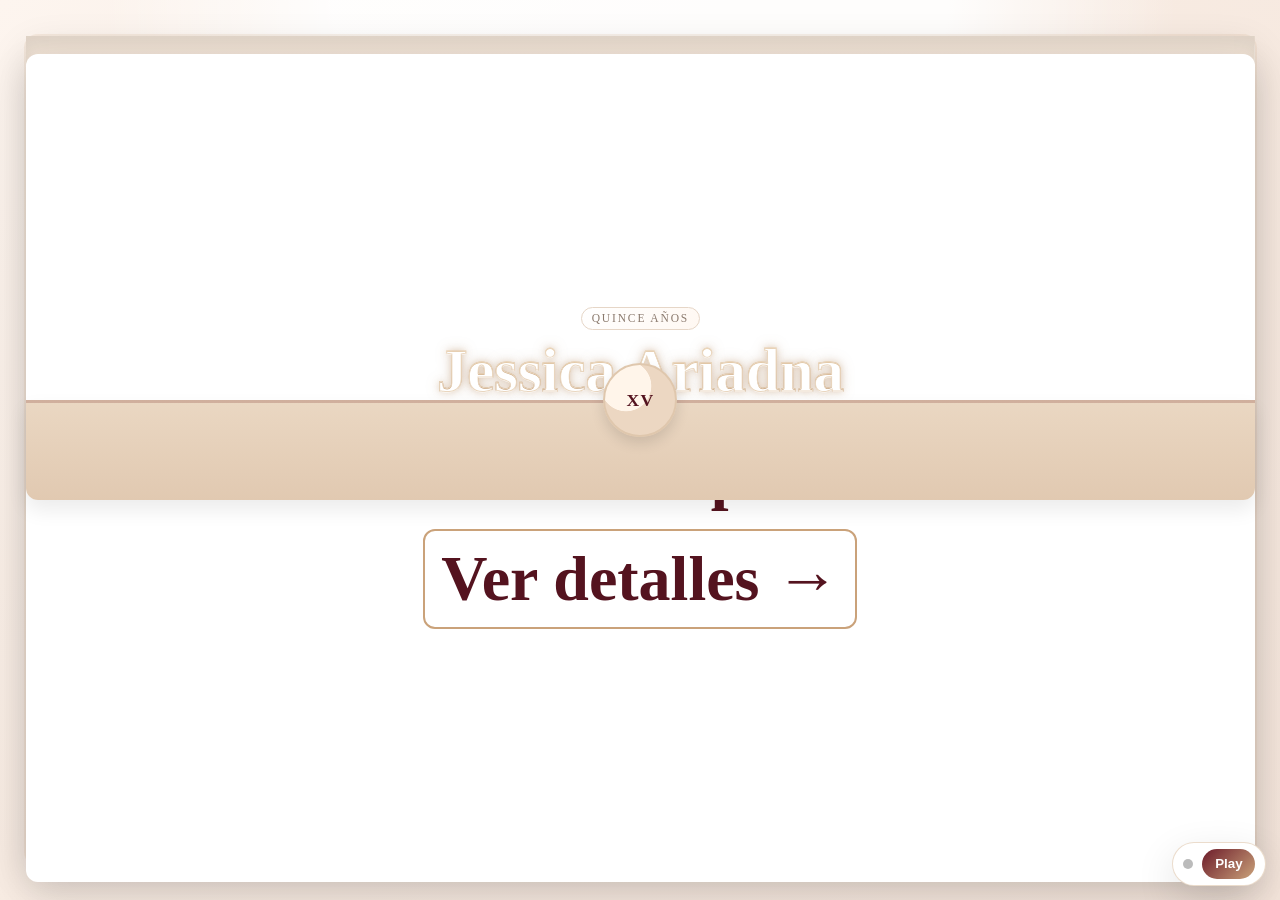
==== test.html @ 948dec4d "ajustes" ====
<!DOCTYPE html>
<html lang="es">

<head>
    <meta charset="UTF-8">
    <meta name="viewport" content="width=device-width, initial-scale=1.0">
    <title>XV • Jessica Ariadna</title>
    <link rel="stylesheet" href="css/test.css">
</head>

<body>
    <div class="container">
        <div class="intro" style="background-image: url('assets/hero.png')">
            <h2>Mis XV Jessica Ariadna</h2>

        </div>
        <main>
            <div class="content" style="background-image: url('assets/hero.png')">


                <!-- HERO + SOBRE from index2.html -->
                <header class="hero" id="inicio">
                    <div class="hero__bg" aria-hidden="true"></div>
                    <div class="envelope" id="envelope">
                        <div class="envelope__body">
                            <div class="paper" aria-hidden="true"></div>

                            <!-- NUEVAS TAPAS -->
                            <div class="flap-top" aria-hidden="true"></div>
                            <div class="flap-bottom" aria-hidden="true"></div>

                            <div class="lip" aria-hidden="true"></div>
                            <div class="seal" title="Quince Años"></div>

                            <div class="card">
                                <div class="card__inner">
                                    <span class="card__badge">Quince Años</span>
                                    <h1 class="card__title gold-gradient gold-outline">Jessica Ariadna</h1>
                                    <p class="card__subtitle">Sábado 25 de abril, 2026 · 6:00 PM (Misa) · 7:30 PM
                                        (Recepción)</p>
                                    <p id="guestLine" class="card__guest">Invitado especial</p>
                                    <p style="margin-top:1rem">
                                        <a href="#detalles" class="btn-outline">Ver detalles →</a>
                                    </p>
                                </div>
                            </div>
                        </div>
                    </div>
                </header>

                <!-- DETALLES -->
                <section class="section" id="detalles">
                    <h2>Detalles del evento</h2>
                    <p class="lead">Acompáñanos a celebrar los XV años de <strong>Jessica Ariadna</strong>. Aquí
                        tienes la
                        información de la ceremonia y la recepción.</p>

                    <div class="grid two" style="margin-top:1rem">
                        <div class="card2">
                            <span class="chip">Ceremonia</span>
                            <p class="kv"><strong>Parroquia Santa María</strong></p>
                            <p class="muted"><strong>6:00 PM</strong> · Av. Hidalgo 123, Coyoacán, CDMX</p>
                            <p class="center" style="margin-top:.6rem">
                                <a class="btn-outline" target="_blank" rel="noopener"
                                    href="https://maps.google.com/?q=Parroquia%20Santa%20Mar%C3%ADa%20Av%20Hidalgo%20123">Abrir
                                    en Google Maps</a>
                            </p>
                        </div>
                        <div class="card2">
                            <span class="chip">Recepción</span>
                            <p class="kv"><strong>Salón Arcadia</strong></p>
                            <p class="muted"><strong>7:30 PM</strong> · Calz. del Bosque 456, Coyoacán, CDMX</p>
                            <p class="center" style="margin-top:.6rem">
                                <a class="btn-outline" target="_blank" rel="noopener"
                                    href="https://maps.google.com/?q=Sal%C3%B3n%20Arcadia%20Calzada%20del%20Bosque%20456">Abrir
                                    en Google Maps</a>
                            </p>
                        </div>
                    </div>

                    <div class="grid two" style="margin-top:1rem">
                        <!-- QR de acceso -->
                        <div class="card2">
                            <span class="chip">Acceso con QR</span>
                            <div class="qr-box" style="margin-top:.6rem">
                                <div id="qrcode" aria-label="Código QR de acceso"></div>
                                <div id="qrLabel" class="qr-name">Escanea tu QR al ingresar</div>
                            </div>
                        </div>

                        <!-- WhatsApp Confirmación -->
                        <div class="card2 center">
                            <span class="chip">Confirmación</span>
                            <p class="lead" id="waText" style="margin:.6rem 0 1rem">
                                Confirma tu asistencia por WhatsApp (mensaje pre‑llenado).
                            </p>
                            <p><a id="waBtn" class="btn" target="_blank" rel="noopener">Confirmar por WhatsApp</a>
                            </p>

                            <div style="margin-top:1rem" class="stat">
                                <span>Confirmaciones registradas:</span> <b id="confirmCount">0</b>
                            </div>
                        </div>
                    </div>
                </section>

                <!-- CUENTA REGRESIVA -->
                <section class="section" id="cuenta">
                    <h2>¡Faltan…!</h2>
                    <div id="countdown" class="countdown">
                        <div class="count"><b id="d">--</b><span>Días</span></div>
                        <div class="count"><b id="h">--</b><span>Horas</span></div>
                        <div class="count"><b id="m">--</b><span>Min</span></div>
                        <div class="count"><b id="s">--</b><span>Seg</span></div>
                    </div>
                </section>

                <!-- GALERÍA (LIGHTBOX) -->
                <section class="section" id="galeria">
                    <h2>Sesión de fotos</h2>
                    <p class="lead">Sube tus fotos a <code>assets/gallery/</code> y aparecerán aquí.</p>

                    <div class="gallery" id="gallery"><!-- vacío mientras no haya imágenes --></div>

                    <!-- Lightbox overlay -->
                    <div class="lightbox" id="lightbox" aria-hidden="true">
                        <img id="lbImg" class="lightbox__img" alt="Imagen ampliada">
                        <button class="lb-btn" id="lbPrev" aria-label="Anterior">‹</button>
                        <button class="lb-btn" id="lbNext" aria-label="Siguiente">›</button>
                        <button class="lb-btn" id="lbClose" aria-label="Cerrar">✕</button>
                    </div>
                </section>

                <!-- LLUVIA DE SOBRES -->
                <section class="section" id="regalos">
                    <h2>Lluvia de sobres</h2>
                    <p class="note">
                        Tu presencia es nuestro mejor regalo. Si gustas, sugerimos <strong>lluvia de
                            sobres</strong>.
                    </p>
                </section>

                <!-- RSVP -->
                <section class="section" id="rsvp">
                    <h2>Confirma tu asistencia</h2>
                    <p class="lead">También puedes enviarnos tu confirmación con este formulario.</p>
                    <div class="card2">
                        <form id="form-rsvp" class="grid two">
                            <div>
                                <label>Nombre completo<br />
                                    <input name="name" id="nameInput" required
                                        style="width:100%;padding:.8rem;border-radius:12px;border:1px solid #ddd">
                                </label>
                            </div>
                            <div>
                                <label>WhatsApp<br />
                                    <input name="phone" required
                                        style="width:100%;padding:.8rem;border-radius:12px;border:1px solid #ddd">
                                </label>
                            </div>
                            <div>
                                <label>Asistentes<br />
                                    <input type="number" min="1" max="8" value="1" name="guests" id="guestsInput"
                                        required
                                        style="width:100%;padding:.8rem;border-radius:12px;border:1px solid #ddd">
                                </label>
                            </div>
                            <div>
                                <label>Mensaje<br />
                                    <input name="note" placeholder="Alergias, peticiones, etc."
                                        style="width:100%;padding:.8rem;border-radius:12px;border:1px solid #ddd">
                                </label>
                            </div>
                            <div class="center" style="grid-column:1/-1">
                                <button class="btn" type="submit">Enviar confirmación</button>
                            </div>
                        </form>
                        <p id="rsvp-ok" class="center"
                            style="display:none;margin-top:1rem;color:var(--vino-deep);font-weight:700">
                            ¡Gracias! Hemos recibido tu confirmación.
                        </p>
                    </div>
                </section>

                <!-- AGRADECIMIENTOS -->
                <section class="section" id="agradecimientos">
                    <h2>Agradecimientos</h2>
                    <p class="lead">
                        Con profundo cariño agradecemos a nuestra familia y amigos por acompañarnos en este día tan
                        especial.
                        Su presencia y buenos deseos hacen inolvidable esta celebración.
                    </p>
                    <p class="muted">— Familia Hernández</p>
                </section>

                <!-- Audio bar + audio local -->
                <div class="audio-bar paused" id="audioBar" title="Música">
                    <span class="audio-bar__dot" aria-hidden="true"></span>
                    <button class="audio-btn" id="toggleAudio" type="button">Play</button>
                </div>
                <audio id="bgm" preload="auto" loop src="assets/music.mp3"></audio>

                <script>
                    const audio = document.getElementById('bgm');
                    const bar = document.getElementById('audioBar');
                    const btn = document.getElementById('toggleAudio');

                    function setUI(playing) {
                        if (!bar || !btn) return;
                        bar.classList.toggle('paused', !playing);
                        btn.textContent = playing ? 'Pause' : 'Play';
                    }

                    if (audio && btn) {
                        btn.addEventListener('click', async () => {
                            if (audio.paused) {
                                try {
                                    audio.muted = false;
                                    await audio.play();
                                    setUI(true);
                                } catch (err) {
                                    console.warn('Playback failed:', err);
                                    setUI(false);
                                }
                            } else {
                                audio.pause();
                                setUI(false);
                            }
                        });
                    }
                </script>


            </div>
        </main>
    </div>
</body>

</html>
---- css/test.css ----
* {
    box-sizing: border-box;
    margin: 0;
}

h1 {
    margin: 1rem 0;
}

h2 {
    color: white;
    opacity: 0;
    font-size: 5rem;
    animation: fadeIn 2s ease forwards;
}

p {
    font-size: 4rem;
    opacity: 0;
    animation: fadeInText 2s ease forwards 3s;
}

.intro {
    height: 100vh;
    background-color: black;
    display: flex;
    justify-content: center;
    align-items: center;
    /* Allow content to determine size if needed, but text.css enforced 100vh flex center */
    flex-direction: column;
    overflow: hidden;
    /* Kept from original logic */
}

main {
    position: absolute;
    top: 0;
    height: 100vh;
    width: 100%;
    display: flex;
    flex-direction: column;
    justify-content: center;
    align-items: center;
    background-color: mistyrose;
    transform: scale(0, 0);
    animation: animate 1s ease-in forwards 2s;
    overflow-y: auto;
    /* Enable vertical scrolling */
    -webkit-overflow-scrolling: touch;
}

.content {
    width: 100%;
    text-align: center;
    overflow-y: auto;
}

@keyframes animate {
    0% {
        transform: scale(0, 0.005);
    }

    50% {
        transform: scaleY(0.005);
    }

    100% {
        transform: scale(1, 1);
    }
}

@keyframes fadeIn {
    from {
        opacity: 0;
        transform: translateY(50%);
    }

    to {
        opacity: 1;
        transform: translateY(-50%);
    }
}

@keyframes fadeInText {
    from {
        opacity: 0;
        transform: translateY(50%);
    }

    to {
        opacity: 1;
        transform: translateY(0%);
    }
}

/* Styles from index2.html */
:root {
    --vino: #6c1b2a;
    --vino-deep: #54131f;
    --gold: #caa27a;
    --gold-deep: #a88560;
    --gold-lite: #e9d6bf;
    --bg: #fff8f5;
    --ink: #222;
    --muted: #7a6d63;
    --serif: "Cormorant Garamond", Georgia, "Times New Roman", serif;
    --sans: system-ui, -apple-system, Segoe UI, Roboto, "Helvetica Neue", Arial, sans-serif;
    --radius: 16px;
    --shadow: 0 14px 40px rgba(0, 0, 0, .12);
}

/* Removed * {box-sizing...} as it overlaps */
html {
    scroll-behavior: smooth
}

/* Ocultar barra de scroll (sin bloquear el desplazamiento) */
html.no-scrollbar {
    scrollbar-width: none;
}

html.no-scrollbar::-webkit-scrollbar {
    width: 0;
    height: 0;
}

@media (prefers-reduced-motion: reduce) {
    html {
        scroll-behavior: auto
    }

    * {
        animation-duration: .001ms !important;
        animation-iteration-count: 1 !important;
        transition-duration: .001ms !important
    }
}

a {
    color: var(--vino-deep);
    text-decoration: none
}

img {
    display: block;
    max-width: 100%
}

/* ===== HERO ===== */
.hero {
    position: relative;
    min-height: 100vh;
    /* full-screen */
    display: grid;
    place-items: center;
    overflow: hidden;
    padding: 0;
    /* sin padding para que el sobre gane altura */
    background:
        radial-gradient(60% 60% at 50% 0%, rgba(255, 255, 255, .9) 0 40%, rgba(255, 255, 255, 0) 70%),
        linear-gradient(135deg, #fdf5ef 0%, #f8ece3 40%, #f4e5db 100%);
    width: 100%;
    /* Ensure it spans the intro div */
}

.hero__bg {
    position: absolute;
    inset: 0;
    z-index: 0;
    background-size: cover;
    background-position: center;
    opacity: .16;
    filter: grayscale(8%) saturate(105%);
    transform: scale(1.05);
}

/* ===== SOBRE (tipo carta, full-screen) ===== */
.envelope {
    position: relative;
    z-index: 1;
    width: 96vw;
    height: 92vh;
    max-width: 1400px;
    max-height: 900px;
    perspective: 1200px;
    will-change: transform;
}

.envelope__body {
    position: relative;
    width: 100%;
    height: 100%
}

.paper {
    position: absolute;
    inset: 0;
    border-radius: 12px;
    background: linear-gradient(180deg, #fff, #f6efe7);
    box-shadow: var(--shadow);
    outline: 2px solid rgba(202, 162, 122, .15);
    overflow: hidden;
}

/* Tapa superior (abre hacia arriba) */
.flap-top {
    position: absolute;
    left: 0;
    right: 0;
    top: 0;
    height: 52%;
    transform-origin: top center;
    transform: rotateX(0deg);
    transition: transform 1s cubic-bezier(.2, .8, .2, 1);
    background: linear-gradient(180deg, #f0e3d6 0%, #e7d4c0 55%, #e3c8af 100%);
    border-bottom: 6px solid var(--vino);
    clip-path: polygon(0% 0%, 100% 0%, 100% 92%, 50% 82%, 0% 92%);
    box-shadow: 0 10px 16px rgba(0, 0, 0, .08) inset;
}

/* Tapa inferior (abre hacia abajo) */
.flap-bottom {
    position: absolute;
    left: 0;
    right: 0;
    bottom: 0;
    height: 52%;
    transform-origin: bottom center;
    transform: rotateX(0deg);
    transition: transform 1s cubic-bezier(.2, .8, .2, 1);
    background: linear-gradient(0deg, #f0e3d6 0%, #e7d4c0 55%, #e3c8af 100%);
    border-top: 6px solid var(--vino);
    clip-path: polygon(0% 8%, 50% 18%, 100% 8%, 100% 100%, 0% 100%);
    box-shadow: 0 -10px 16px rgba(0, 0, 0, .08) inset;
}

/* Labio central (para ocultar borde de la tarjeta) */
.lip {
    position: absolute;
    left: 0;
    right: 0;
    top: 44%;
    height: 12%;
    z-index: 2;
    background: linear-gradient(180deg, #ead7c2, #e1c9b1);
    border-bottom-left-radius: 12px;
    border-bottom-right-radius: 12px;
    box-shadow: 0 10px 20px rgba(0, 0, 0, .08);
    border-top: 3px solid rgba(108, 27, 42, .15);
}

.seal {
    position: absolute;
    left: 50%;
    top: 44%;
    transform: translate(-50%, -50%) scale(1);
    width: 74px;
    height: 74px;
    border-radius: 50%;
    background: radial-gradient(circle at 30% 30%, #fff5ea 0 36%, #ecd7c2 37% 100%);
    border: 2px solid #dfc7ad;
    box-shadow: 0 6px 14px rgba(0, 0, 0, .12);
    display: grid;
    place-items: center;
    color: var(--vino-deep);
    font-weight: 800;
    letter-spacing: .08em;
    z-index: 3;
}

.seal::after {
    content: "XV";
    font-family: var(--serif);
    font-size: 1.1rem
}

.card {
    position: absolute;
    inset: 0;
    background: #fff;
    border-radius: 12px;
    box-shadow: var(--shadow);
    display: grid;
    place-items: center;
    padding: clamp(1rem, 3.5vw, 2.2rem);
    transition: transform .8s cubic-bezier(.2, .7, .2, 1);
    transform: translateY(18px);
    overflow: hidden;
    will-change: transform;
}

.card__inner {
    text-align: center
}

/* ===== Estilos dorados en texto ===== */
.gold-gradient {
    background: linear-gradient(180deg, #fff7ea, #f2d8ab 30%, #caa27a 65%, #a57f58 100%);
    -webkit-background-clip: text;
    background-clip: text;
    color: transparent;
}

.gold-outline {
    /* contorno dorado claro + sombras suaves para volumen */
    -webkit-text-stroke: 1px var(--gold-lite);
    text-shadow:
        0 1px 0 #fff,
        0 0 6px rgba(202, 162, 122, .5),
        0 0 14px rgba(165, 127, 88, .35);
}

.card__badge {
    display: inline-block;
    padding: .28rem .6rem;
    border: 1px solid #e6d6c7;
    border-radius: 999px;
    letter-spacing: .16em;
    font-size: .72rem;
    text-transform: uppercase;
    color: #8b7a6e;
    background: linear-gradient(135deg, #fff, #fff8f2)
}

.card__title {
    margin: .5rem 0 .2rem;
    line-height: 1.1;
    font-family: var(--serif);
    font-size: clamp(2.2rem, 7.6vw, 3.8rem);
}

.card__subtitle {
    color: #6a5b52;
    font-size: clamp(.95rem, 2.4vw, 1.1rem)
}

.card__guest {
    margin-top: .6rem;
    color: var(--vino-deep);
    font-weight: 700
}

/* Estados del sobre */
.envelope.open .flap-top {
    transform: rotateX(-160deg);
    box-shadow: 0 24px 24px rgba(0, 0, 0, .10)
}

.envelope.open .flap-bottom {
    transform: rotateX(160deg);
    box-shadow: 0 -24px 24px rgba(0, 0, 0, .10)
}

.envelope.open .card {
    transform: translateY(-18%)
}

/* ===== Secciones ===== */
.section {
    max-width: 980px;
    margin: 0 auto;
    padding: clamp(2rem, 5vw, 3.6rem) 1rem;
    color: black;
    /* Override test.css text color if needed */
}

.section h2 {
    font-family: var(--serif);
    font-size: clamp(1.5rem, 4vw, 2.2rem);
    margin: 0 0 1rem;
    color: var(--vino-deep);
    opacity: 1;
    animation: none;
}

.lead {
    color: var(--muted);
    font-size: 1rem;
    opacity: 1;
    animation: none;
}

.grid {
    display: grid;
    gap: 1rem;
    grid-template-columns: 1fr
}

@media (min-width:768px) {
    .grid.two {
        grid-template-columns: 1fr 1fr
    }
}

.card2 {
    background: #fff;
    border-radius: var(--radius);
    box-shadow: var(--shadow);
    padding: clamp(1rem, 2.2vw, 1.4rem);
    border: 1px solid rgba(202, 162, 122, .22)
}

.chip {
    display: inline-block;
    border-radius: 999px;
    padding: .3rem .7rem;
    background: #f3e7dc;
    color: #5d4030;
    font-size: .8rem;
    letter-spacing: .04em
}

.kv {
    margin: .4rem 0
}

.muted {
    color: var(--muted)
}

.note {
    font-size: .95rem;
    color: #6b5b52;
    background: #fcf3ea;
    border-left: 4px solid var(--gold);
    padding: .8rem 1rem;
    border-radius: 8px;
    box-shadow: 0 2px 8px rgba(0, 0, 0, .04)
}

/* Countdown */
.countdown {
    display: flex;
    gap: .7rem;
    flex-wrap: wrap;
    margin-top: .6rem
}

.count {
    min-width: 84px;
    text-align: center;
    background: #fff;
    border-radius: 12px;
    padding: .7rem .9rem;
    box-shadow: var(--shadow);
    border: 1px solid rgba(202, 162, 122, .18)
}

.count b {
    display: block;
    font-size: 1.5rem;
    color: var(--vino-deep)
}

.count span {
    font-size: .78rem;
    color: var(--muted);
    text-transform: uppercase;
    letter-spacing: .08em
}

/* Botones / mapa */
.center {
    text-align: center
}

.btn {
    display: inline-block;
    border: 0;
    border-radius: 12px;
    cursor: pointer;
    padding: .9rem 1.2rem;
    color: #fff;
    background: linear-gradient(135deg, var(--gold), var(--vino));
    box-shadow: var(--shadow);
    font-weight: 700;
    letter-spacing: .02em;
    transition: filter .2s ease, transform .2s ease
}

.btn:hover {
    filter: brightness(1.06);
    transform: translateY(-1px)
}

.btn-outline {
    display: inline-block;
    border: 2px solid var(--gold);
    border-radius: 12px;
    padding: .7rem 1rem;
    color: var(--vino-deep);
    font-weight: 700;
    background: #fff
}

.map {
    width: 100%;
    height: 320px;
    border: 0;
    border-radius: 12px;
    box-shadow: var(--shadow)
}

/* Audio bar */
.audio-bar {
    position: fixed;
    right: 14px;
    bottom: 14px;
    z-index: 9999;
    display: flex;
    align-items: center;
    gap: .6rem;
    background: #fff;
    border: 1px solid rgba(202, 162, 122, .38);
    border-radius: 999px;
    padding: .4rem .6rem;
    box-shadow: var(--shadow)
}

.audio-bar__dot {
    width: 10px;
    height: 10px;
    border-radius: 50%;
    background: var(--gold-deep);
    box-shadow: 0 0 0 rgba(202, 162, 122, .7);
    animation: pulse 1.8s infinite
}

.audio-bar.paused .audio-bar__dot {
    background: #bbb;
    animation: none
}

@keyframes pulse {
    0% {
        box-shadow: 0 0 0 0 rgba(202, 162, 122, .55)
    }

    70% {
        box-shadow: 0 0 0 14px rgba(202, 162, 122, 0)
    }

    100% {
        box-shadow: 0 0 0 0 rgba(202, 162, 122, 0)
    }
}

.audio-btn {
    border: 0;
    background: linear-gradient(135deg, var(--vino), var(--gold));
    color: #fff;
    border-radius: 999px;
    padding: .45rem .8rem;
    cursor: pointer;
    font-weight: 700
}

/* QR */
.qr-box {
    display: grid;
    place-items: center;
    padding: 1rem;
    background: #fff;
    border: 1px solid rgba(202, 162, 122, .22);
    border-radius: 12px;
    box-shadow: var(--shadow)
}

.qr-name {
    margin-top: .5rem;
    color: #888;
    font-size: .9rem
}

/* Galería */
.gallery {
    display: grid;
    gap: .6rem;
    grid-template-columns: repeat(2, 1fr)
}

@media (min-width:768px) {
    .gallery {
        grid-template-columns: repeat(3, 1fr)
    }
}

.thumb {
    position: relative;
    aspect-ratio: 1/1;
    border-radius: 12px;
    overflow: hidden;
    background: linear-gradient(135deg, #f2e8de, #e9dbcf);
    cursor: pointer;
    border: 1px solid rgba(202, 162, 122, .25)
}

.thumb img {
    width: 100%;
    height: 100%;
    object-fit: cover;
    transition: transform .25s
}

.thumb:hover img {
    transform: scale(1.03)
}

/* Lightbox */
.lightbox {
    position: fixed;
    inset: 0;
    background: rgba(0, 0, 0, .74);
    display: none;
    align-items: center;
    justify-content: center;
    z-index: 9998
}

.lightbox.open {
    display: flex
}

.lightbox__img {
    max-width: 92vw;
    max-height: 86vh;
    border-radius: 12px;
    box-shadow: 0 18px 60px rgba(0, 0, 0, .5);
    background: #000
}

.lb-btn {
    position: fixed;
    border: 0;
    border-radius: 999px;
    background: rgba(255, 255, 255, .15);
    backdrop-filter: blur(6px);
    color: #fff;
    width: 44px;
    height: 44px;
    cursor: pointer;
    font-size: 20px
}

#lbPrev {
    left: 10px;
    top: 50%;
    transform: translateY(-50%)
}

#lbNext {
    right: 10px;
    top: 50%;
    transform: translateY(-50%)
}

#lbClose {
    right: 10px;
    top: 10px
}

/* Contador */
.stat {
    display: flex;
    align-items: center;
    gap: .6rem;
    background: #fff;
    border: 1px solid rgba(202, 162, 122, .22);
    border-radius: 12px;
    padding: .7rem 1rem;
    box-shadow: var(--shadow);
    justify-content: center
}

.stat b {
    font-size: 1.3rem;
    color: var(--vino-deep)
}

/* ===== DEV FOOTER ===== */
.dev-footer {
    position: fixed;
    left: 0;
    right: 0;
    bottom: 0;
    z-index: 99999;
    display: flex;
    align-items: center;
    justify-content: center;
    gap: .6rem;
    padding: .5rem .9rem calc(.5rem + env(safe-area-inset-bottom));
    background: rgba(0, 0, 0, .72);
    color: #fff;
    font-size: .88rem;
    backdrop-filter: blur(6px);
}

.dev-footer .chip {
    display: inline-block;
    padding: .15rem .5rem;
    border-radius: 999px;
    background: #ffd166;
    color: #4b3d00;
    font-weight: 700;
    font-size: .72rem;
    letter-spacing: .04em;
}

.dev-footer a {
    color: #ffd166;
    text-decoration: underline;
}

@media (max-width: 420px) {
    .dev-footer {
        font-size: .84rem;
    }
}
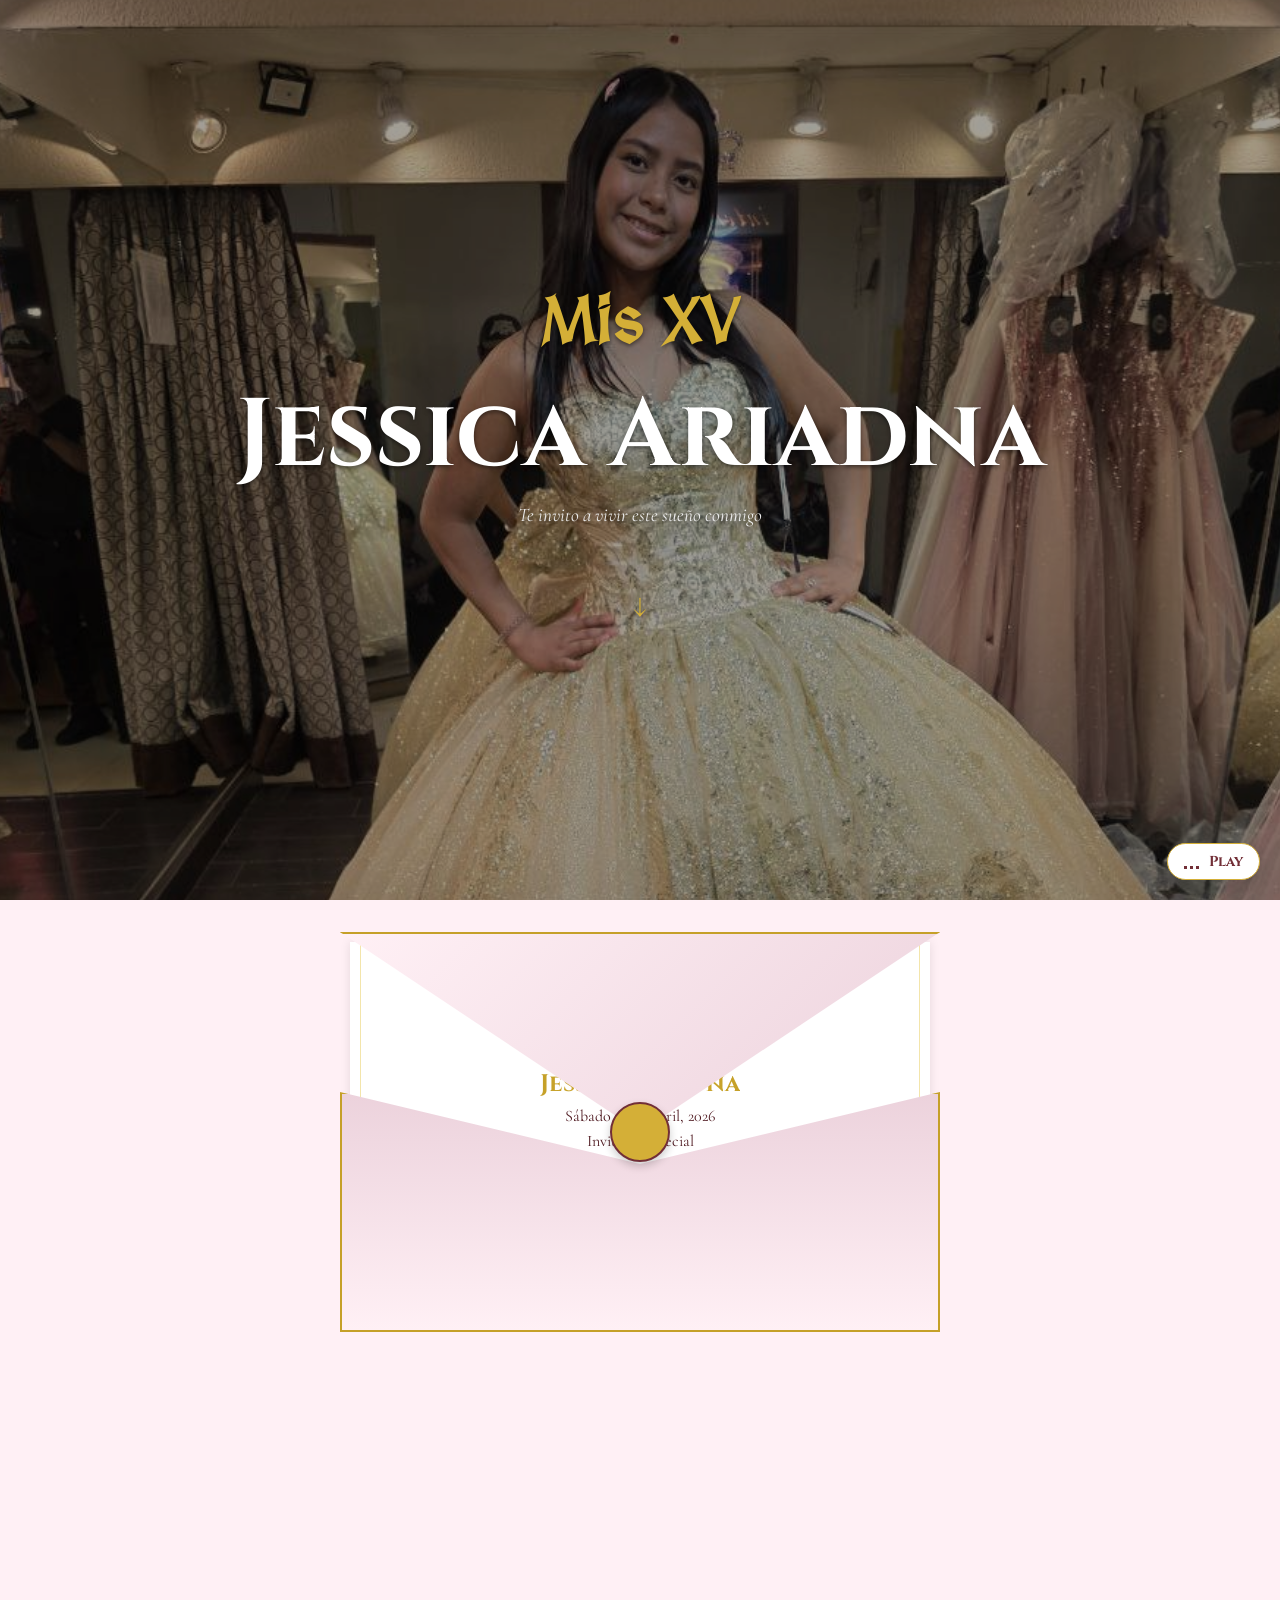
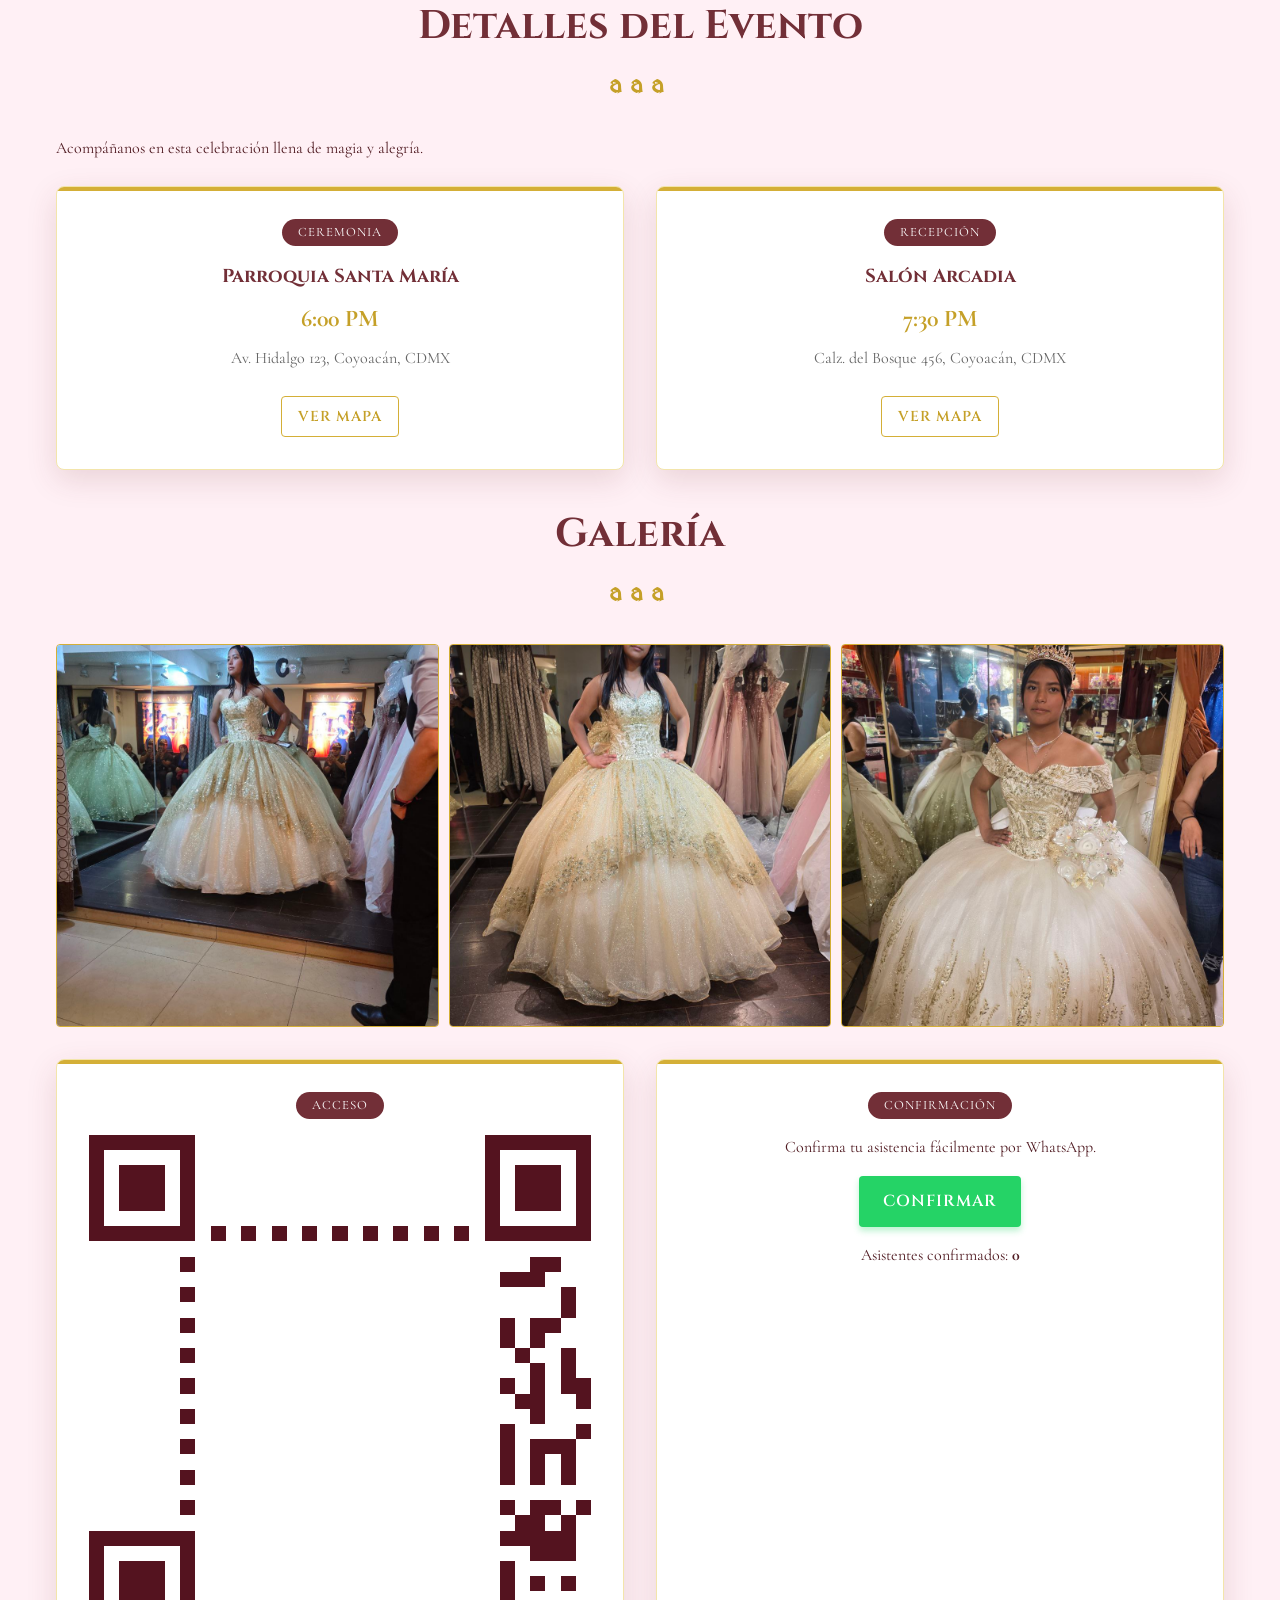
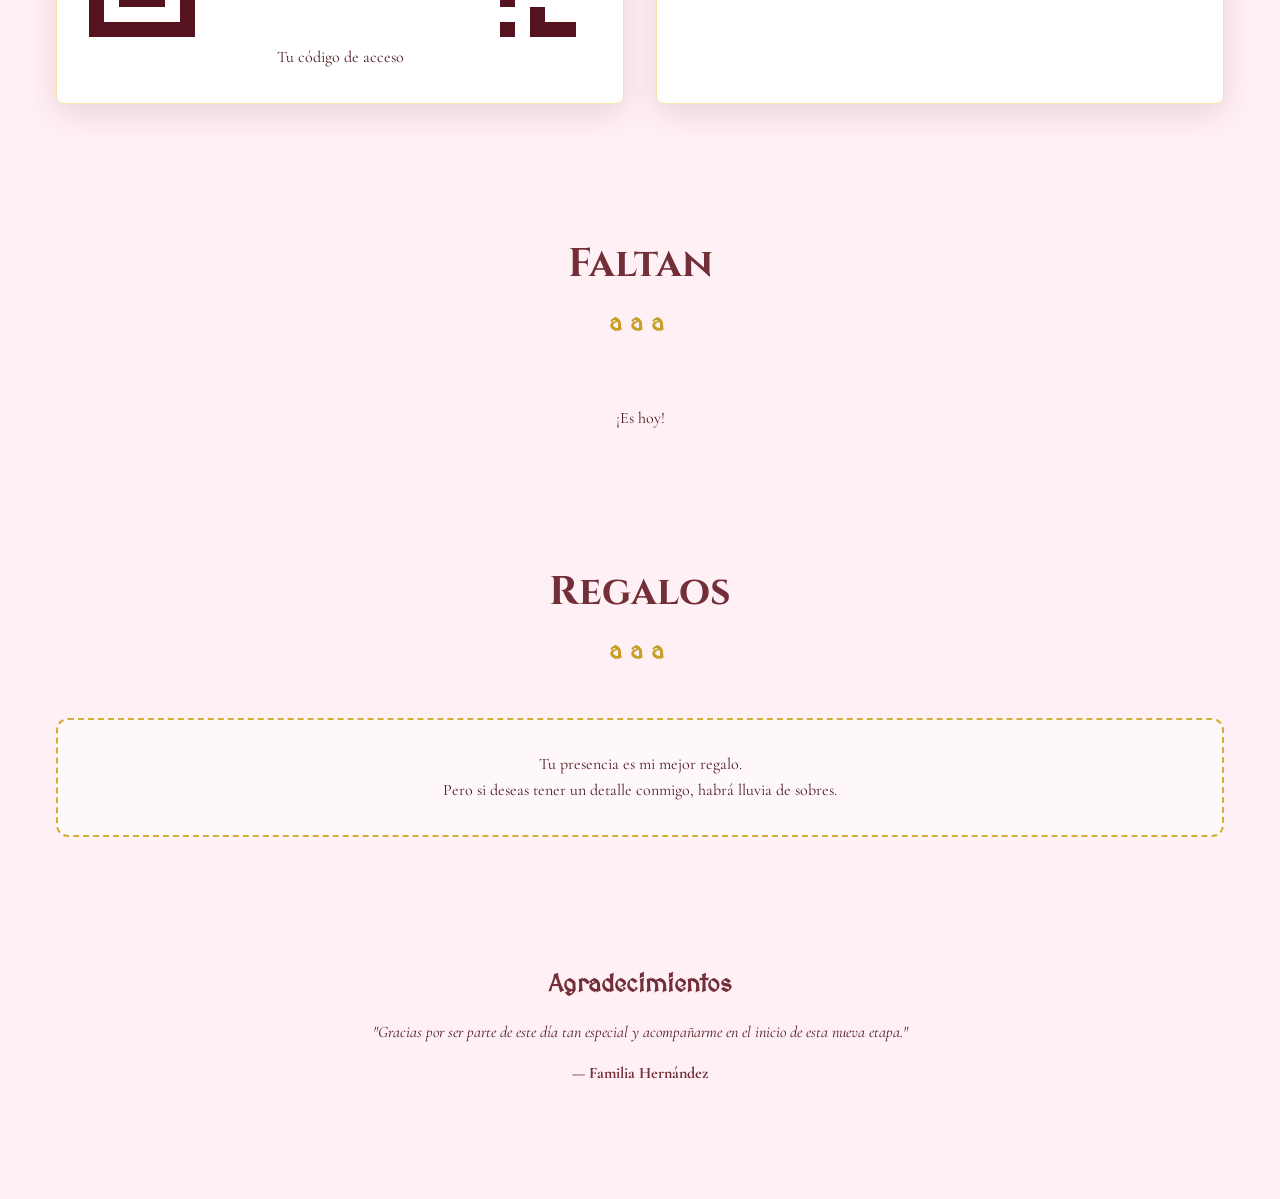
==== commit 666b1fe7: "feat: Introduce a new themed event page with dedicated CSS, image assets, and HTML modifications." ====
--- a/test.html
+++ b/test.html
@@ -5,235 +5,293 @@
     <meta charset="UTF-8">
     <meta name="viewport" content="width=device-width, initial-scale=1.0">
     <title>XV • Jessica Ariadna</title>
+    <!-- Google Fonts: Cinzel (headers), Cormorant Garamond (body), MedievalSharp (accents) -->
+    <link
+        href="https://fonts.googleapis.com/css2?family=Cinzel:wght@400;600;700&family=Cormorant+Garamond:ital,wght@0,400;0,600;1,400&family=MedievalSharp&display=swap"
+        rel="stylesheet">
     <link rel="stylesheet" href="css/test.css">
 </head>
 
 <body>
-    <div class="container">
-        <div class="intro" style="background-image: url('assets/hero.png')">
-            <h2>Mis XV Jessica Ariadna</h2>
-
+
+    <!-- PORTADA / HERO -->
+    <section class="cover" id="start">
+        <div class="cover__bg"></div>
+        <div class="cover__content">
+            <h2 class="animate-fade-up">Mis XV</h2>
+            <h1 class="animate-fade-up delay-1">Jessica Ariadna</h1>
+            <p class="animate-fade-up delay-2">Te invito a vivir este sueño conmigo</p>
+            <div class="scroll-indicator animate-bounce delay-3">
+                <span>&#8595;</span>
+            </div>
         </div>
-        <main>
-            <div class="content" style="background-image: url('assets/hero.png')">
-
-
-                <!-- HERO + SOBRE from index2.html -->
-                <header class="hero" id="inicio">
-                    <div class="hero__bg" aria-hidden="true"></div>
-                    <div class="envelope" id="envelope">
-                        <div class="envelope__body">
-                            <div class="paper" aria-hidden="true"></div>
-
-                            <!-- NUEVAS TAPAS -->
-                            <div class="flap-top" aria-hidden="true"></div>
-                            <div class="flap-bottom" aria-hidden="true"></div>
-
-                            <div class="lip" aria-hidden="true"></div>
-                            <div class="seal" title="Quince Años"></div>
-
-                            <div class="card">
-                                <div class="card__inner">
-                                    <span class="card__badge">Quince Años</span>
-                                    <h1 class="card__title gold-gradient gold-outline">Jessica Ariadna</h1>
-                                    <p class="card__subtitle">Sábado 25 de abril, 2026 · 6:00 PM (Misa) · 7:30 PM
-                                        (Recepción)</p>
-                                    <p id="guestLine" class="card__guest">Invitado especial</p>
-                                    <p style="margin-top:1rem">
-                                        <a href="#detalles" class="btn-outline">Ver detalles →</a>
-                                    </p>
-                                </div>
-                            </div>
+    </section>
+
+    <!-- CONTENIDO PRINCIPAL -->
+    <main class="main-content">
+
+        <!-- SOBRE / INVITACIÓN -->
+        <section class="envelope-section">
+            <div class="envelope" id="envelope">
+                <div class="envelope__body">
+                    <div class="paper" aria-hidden="true"></div>
+                    <div class="flap-top" aria-hidden="true"></div>
+                    <div class="flap-bottom" aria-hidden="true"></div>
+                    <div class="lip" aria-hidden="true"></div>
+                    <div class="seal" title="Quince Años"></div>
+
+                    <div class="card">
+                        <div class="card__inner">
+                            <span class="card__badge">15 Años</span>
+                            <h2 class="card__title gold-gradient">Jessica Ariadna</h2>
+                            <p class="card__subtitle">Sábado 25 de abril, 2026</p>
+                            <div class="card__divider"></div>
+                            <p id="guestLine" class="card__guest">Invitado Especial</p>
+                            <a href="#detalles" class="btn btn--outline mt-4">Ver Detalles</a>
                         </div>
                     </div>
-                </header>
-
-                <!-- DETALLES -->
-                <section class="section" id="detalles">
-                    <h2>Detalles del evento</h2>
-                    <p class="lead">Acompáñanos a celebrar los XV años de <strong>Jessica Ariadna</strong>. Aquí
-                        tienes la
-                        información de la ceremonia y la recepción.</p>
-
-                    <div class="grid two" style="margin-top:1rem">
-                        <div class="card2">
-                            <span class="chip">Ceremonia</span>
-                            <p class="kv"><strong>Parroquia Santa María</strong></p>
-                            <p class="muted"><strong>6:00 PM</strong> · Av. Hidalgo 123, Coyoacán, CDMX</p>
-                            <p class="center" style="margin-top:.6rem">
-                                <a class="btn-outline" target="_blank" rel="noopener"
-                                    href="https://maps.google.com/?q=Parroquia%20Santa%20Mar%C3%ADa%20Av%20Hidalgo%20123">Abrir
-                                    en Google Maps</a>
-                            </p>
-                        </div>
-                        <div class="card2">
-                            <span class="chip">Recepción</span>
-                            <p class="kv"><strong>Salón Arcadia</strong></p>
-                            <p class="muted"><strong>7:30 PM</strong> · Calz. del Bosque 456, Coyoacán, CDMX</p>
-                            <p class="center" style="margin-top:.6rem">
-                                <a class="btn-outline" target="_blank" rel="noopener"
-                                    href="https://maps.google.com/?q=Sal%C3%B3n%20Arcadia%20Calzada%20del%20Bosque%20456">Abrir
-                                    en Google Maps</a>
-                            </p>
-                        </div>
+                </div>
+            </div>
+        </section>
+
+        <!-- DETALLES -->
+        <section class="section" id="detalles">
+            <h2 class="section-title">Detalles del Evento</h2>
+            <p class="lead">Acompáñanos en esta celebración llena de magia y alegría.</p>
+
+            <div class="grid two mt-6">
+                <article class="info-card">
+                    <span class="chip">Ceremonia</span>
+                    <h3>Parroquia Santa María</h3>
+                    <p class="time">6:00 PM</p>
+                    <p class="address">Av. Hidalgo 123, Coyoacán, CDMX</p>
+                    <a href="https://maps.google.com/?q=Parroquia%20Santa%20Mar%C3%ADa%20Av%20Hidalgo%20123"
+                        target="_blank" rel="noopener" class="btn btn--small">Ver Mapa</a>
+                </article>
+
+                <article class="info-card">
+                    <span class="chip">Recepción</span>
+                    <h3>Salón Arcadia</h3>
+                    <p class="time">7:30 PM</p>
+                    <p class="address">Calz. del Bosque 456, Coyoacán, CDMX</p>
+                    <a href="https://maps.google.com/?q=Sal%C3%B3n%20Arcadia%20Calzada%20del%20Bosque%20456"
+                        target="_blank" rel="noopener" class="btn btn--small">Ver Mapa</a>
+                </article>
+            </div>
+
+            <!-- GALERÍA -->
+            <div class="mt-8">
+                <h2 class="section-title">Galería</h2>
+                <div class="gallery" id="gallery">
+                    <!-- Placeholder images using colors/gradients compatible with theme -->
+                    <div class="thumb" data-src="assets/4931590593436126264.jpg"><img
+                            src="assets/4931590593436126264.jpg" alt="Foto 1" loading="lazy"></div>
+                    <div class="thumb" data-src="assets/4931590593436126265.jpg"><img
+                            src="assets/4931590593436126265.jpg" alt="Foto 2" loading="lazy"></div>
+                    <div class="thumb" data-src="assets/4931590593436126266.jpg"><img
+                            src="assets/4931590593436126266.jpg" alt="Foto 3" loading="lazy"></div>
+                </div>
+            </div>
+
+            <!-- ACCESS & RSVP -->
+            <div class="grid two mt-8">
+                <div class="info-card">
+                    <span class="chip">Acceso</span>
+                    <div class="qr-container">
+                        <div id="qrcode"></div>
+                        <p id="qrLabel" class="text-sm mt-2">Tu código de acceso</p>
                     </div>
-
-                    <div class="grid two" style="margin-top:1rem">
-                        <!-- QR de acceso -->
-                        <div class="card2">
-                            <span class="chip">Acceso con QR</span>
-                            <div class="qr-box" style="margin-top:.6rem">
-                                <div id="qrcode" aria-label="Código QR de acceso"></div>
-                                <div id="qrLabel" class="qr-name">Escanea tu QR al ingresar</div>
-                            </div>
-                        </div>
-
-                        <!-- WhatsApp Confirmación -->
-                        <div class="card2 center">
-                            <span class="chip">Confirmación</span>
-                            <p class="lead" id="waText" style="margin:.6rem 0 1rem">
-                                Confirma tu asistencia por WhatsApp (mensaje pre‑llenado).
-                            </p>
-                            <p><a id="waBtn" class="btn" target="_blank" rel="noopener">Confirmar por WhatsApp</a>
-                            </p>
-
-                            <div style="margin-top:1rem" class="stat">
-                                <span>Confirmaciones registradas:</span> <b id="confirmCount">0</b>
-                            </div>
-                        </div>
+                </div>
+
+                <div class="info-card center-content">
+                    <span class="chip">Confirmación</span>
+                    <p class="mb-4">Confirma tu asistencia fácilmente por WhatsApp.</p>
+                    <a id="waBtn" class="btn btn--whatsapp" target="_blank" rel="noopener">Confirmar</a>
+                    <div class="stat mt-4">
+                        <span>Asistentes confirmados:</span>
+                        <strong id="confirmCount">0</strong>
                     </div>
-                </section>
-
-                <!-- CUENTA REGRESIVA -->
-                <section class="section" id="cuenta">
-                    <h2>¡Faltan…!</h2>
-                    <div id="countdown" class="countdown">
-                        <div class="count"><b id="d">--</b><span>Días</span></div>
-                        <div class="count"><b id="h">--</b><span>Horas</span></div>
-                        <div class="count"><b id="m">--</b><span>Min</span></div>
-                        <div class="count"><b id="s">--</b><span>Seg</span></div>
-                    </div>
-                </section>
-
-                <!-- GALERÍA (LIGHTBOX) -->
-                <section class="section" id="galeria">
-                    <h2>Sesión de fotos</h2>
-                    <p class="lead">Sube tus fotos a <code>assets/gallery/</code> y aparecerán aquí.</p>
-
-                    <div class="gallery" id="gallery"><!-- vacío mientras no haya imágenes --></div>
-
-                    <!-- Lightbox overlay -->
-                    <div class="lightbox" id="lightbox" aria-hidden="true">
-                        <img id="lbImg" class="lightbox__img" alt="Imagen ampliada">
-                        <button class="lb-btn" id="lbPrev" aria-label="Anterior">‹</button>
-                        <button class="lb-btn" id="lbNext" aria-label="Siguiente">›</button>
-                        <button class="lb-btn" id="lbClose" aria-label="Cerrar">✕</button>
-                    </div>
-                </section>
-
-                <!-- LLUVIA DE SOBRES -->
-                <section class="section" id="regalos">
-                    <h2>Lluvia de sobres</h2>
-                    <p class="note">
-                        Tu presencia es nuestro mejor regalo. Si gustas, sugerimos <strong>lluvia de
-                            sobres</strong>.
-                    </p>
-                </section>
-
-                <!-- RSVP -->
-                <section class="section" id="rsvp">
-                    <h2>Confirma tu asistencia</h2>
-                    <p class="lead">También puedes enviarnos tu confirmación con este formulario.</p>
-                    <div class="card2">
-                        <form id="form-rsvp" class="grid two">
-                            <div>
-                                <label>Nombre completo<br />
-                                    <input name="name" id="nameInput" required
-                                        style="width:100%;padding:.8rem;border-radius:12px;border:1px solid #ddd">
-                                </label>
-                            </div>
-                            <div>
-                                <label>WhatsApp<br />
-                                    <input name="phone" required
-                                        style="width:100%;padding:.8rem;border-radius:12px;border:1px solid #ddd">
-                                </label>
-                            </div>
-                            <div>
-                                <label>Asistentes<br />
-                                    <input type="number" min="1" max="8" value="1" name="guests" id="guestsInput"
-                                        required
-                                        style="width:100%;padding:.8rem;border-radius:12px;border:1px solid #ddd">
-                                </label>
-                            </div>
-                            <div>
-                                <label>Mensaje<br />
-                                    <input name="note" placeholder="Alergias, peticiones, etc."
-                                        style="width:100%;padding:.8rem;border-radius:12px;border:1px solid #ddd">
-                                </label>
-                            </div>
-                            <div class="center" style="grid-column:1/-1">
-                                <button class="btn" type="submit">Enviar confirmación</button>
-                            </div>
-                        </form>
-                        <p id="rsvp-ok" class="center"
-                            style="display:none;margin-top:1rem;color:var(--vino-deep);font-weight:700">
-                            ¡Gracias! Hemos recibido tu confirmación.
-                        </p>
-                    </div>
-                </section>
-
-                <!-- AGRADECIMIENTOS -->
-                <section class="section" id="agradecimientos">
-                    <h2>Agradecimientos</h2>
-                    <p class="lead">
-                        Con profundo cariño agradecemos a nuestra familia y amigos por acompañarnos en este día tan
-                        especial.
-                        Su presencia y buenos deseos hacen inolvidable esta celebración.
-                    </p>
-                    <p class="muted">— Familia Hernández</p>
-                </section>
-
-                <!-- Audio bar + audio local -->
-                <div class="audio-bar paused" id="audioBar" title="Música">
-                    <span class="audio-bar__dot" aria-hidden="true"></span>
-                    <button class="audio-btn" id="toggleAudio" type="button">Play</button>
-                </div>
-                <audio id="bgm" preload="auto" loop src="assets/music.mp3"></audio>
-
-                <script>
-                    const audio = document.getElementById('bgm');
-                    const bar = document.getElementById('audioBar');
-                    const btn = document.getElementById('toggleAudio');
-
-                    function setUI(playing) {
-                        if (!bar || !btn) return;
-                        bar.classList.toggle('paused', !playing);
-                        btn.textContent = playing ? 'Pause' : 'Play';
+                </div>
+            </div>
+        </section>
+
+        <!-- CUENTA REGRESIVA -->
+        <section class="section text-center" id="cuenta">
+            <h2 class="section-title">Faltan</h2>
+            <div id="countdown" class="countdown">
+                <div class="count-box"><span id="d">00</span><label>Días</label></div>
+                <div class="count-box"><span id="h">00</span><label>Hrs</label></div>
+                <div class="count-box"><span id="m">00</span><label>Min</label></div>
+                <div class="count-box"><span id="s">00</span><label>Seg</label></div>
+            </div>
+        </section>
+
+        <!-- REGALOS -->
+        <section class="section text-center" id="regalos">
+            <h2 class="section-title">Regalos</h2>
+            <div class="gift-box">
+                <p>Tu presencia es mi mejor regalo.</p>
+                <p class="text-sm">Pero si deseas tener un detalle conmigo, habrá lluvia de sobres.</p>
+            </div>
+        </section>
+
+        <!-- AGRADECIMIENTOS -->
+        <section class="section text-center pb-12" id="agradecimientos">
+            <h2 class="font-medieval text-xl mb-4">Agradecimientos</h2>
+            <p class="italic">"Gracias por ser parte de este día tan especial y acompañarme en el inicio de esta nueva
+                etapa."</p>
+            <p class="mt-4 font-bold text-wine">— Familia Hernández</p>
+        </section>
+
+    </main>
+
+    <!-- UI COMPONENTS -->
+    <div class="audio-control paused" id="audioBar" title="Música">
+        <div class="equalizer">
+            <span></span><span></span><span></span>
+        </div>
+        <button id="toggleAudio">Play</button>
+    </div>
+    <audio id="bgm" loop src="assets/music.mp3"></audio>
+
+    <div class="lightbox" id="lightbox" aria-hidden="true">
+        <img id="lbImg" src="" alt="Zoom">
+        <button class="lb-close" id="lbClose">&times;</button>
+    </div>
+
+    <!-- SCRIPTS -->
+    <script>
+        // --- QR Code Logic (MiniQR) ---
+        (function (w) { function QR8bitByte(d) { this.mode = 4; this.data = d; } QR8bitByte.prototype = { getLength: function () { return this.data.length }, write: function (b) { for (var i = 0; i < this.data.length; i++)b.put(this.data.charCodeAt(i), 8) } }; function QRBitBuffer() { this.buffer = []; this.length = 0; } QRBitBuffer.prototype = { get: function (i) { return ((this.buffer[Math.floor(i / 8)] >>> (7 - i % 8)) & 1) == 1 }, put: function (num, l) { for (var i = 0; i < l; i++)this.putBit(((num >>> (l - i - 1)) & 1) == 1) }, putBit: function (bit) { this.buffer[Math.floor(this.length / 8)] |= (bit ? 1 : 0) << (7 - this.length % 8); this.length++ } }; var QRRSBlock = { getRSBlocks: function (typeNumber) { return typeNumber <= 5 ? [{ dataCount: 20 }, { dataCount: 20 }] : [{ dataCount: 34 }, { dataCount: 34 }] } }; function QRCode(typeNumber) { this.typeNumber = typeNumber; this.modules = null; this.moduleCount = 0; this.dataList = []; } QRCode.prototype = { addData: function (d) { this.dataList.push(new QR8bitByte(d)) }, make: function () { var rs = QRRSBlock.getRSBlocks(this.typeNumber), buf = new QRBitBuffer(); for (var i = 0; i < this.dataList.length; i++) { var d = this.dataList[i]; buf.put(4, 4); buf.put(d.getLength(), 8); d.write(buf); } buf.put(0, 4); while (buf.length % 8 != 0) buf.putBit(false); var total = 0; for (i = 0; i < rs.length; i++)total += rs[i].dataCount; var bytes = []; for (i = 0; i < total; i++)bytes[i] = 0; for (i = 0; i < buf.length; i++)bytes[i >> 3] |= ((buf.buffer[i >> 3] >>> (7 - i % 8)) & 1) << (7 - i % 8); this.moduleCount = (this.typeNumber - 1) * 4 + 21; this.modules = Array.from({ length: this.moduleCount }, () => Array(this.moduleCount).fill(null)); function finder(qr, r, c) { for (var y = -1; y <= 7; y++)for (var x = -1; x <= 7; x++) { var rr = r + y, cc = c + x; if (rr < 0 || rr >= qr.moduleCount || cc < 0 || cc >= qr.moduleCount) continue; var v = ((y >= 0 && y <= 6 && (x == 0 || x == 6)) || (x >= 0 && x <= 6 && (y == 0 || y == 6)) || (y >= 2 && y <= 4 && x >= 2 && x <= 4)); qr.modules[rr][cc] = v } } finder(this, 0, 0); finder(this, 0, this.moduleCount - 7); finder(this, this.moduleCount - 7, 0); for (i = 8; i < this.moduleCount - 8; i++) { var v = i % 2 == 0; if (this.modules[6][i] === null) this.modules[6][i] = v; if (this.modules[i][6] === null) this.modules[i][6] = v; } var inc = -1, row = this.moduleCount - 1, bit = 0, byt = 0; for (var col = this.moduleCount - 1; col > 0; col -= 2) { if (col == 6) col--; while (true) { for (var c = 0; c < 2; c++) { var cc = col - c; if (this.modules[row][cc] === null) { var dark = false; if (byt < bytes.length) { dark = ((bytes[byt] >>> (7 - bit)) & 1) == 1; bit++; if (bit == 8) { bit = 0; byt++; } } this.modules[row][cc] = dark; } } row += inc; if (row < 0 || row >= this.moduleCount) { row -= inc; inc = -inc; break; } } } }, toSVG: function (sz) { var c = this.moduleCount, s = c * sz, svg = '<svg xmlns="http://www.w3.org/2000/svg" viewBox="0 0 ' + s + ' ' + s + '" width="100%" height="100%" shape-rendering="crispEdges"><rect width="100%" height="100%" fill="#fff"/>'; for (var r = 0; r < c; r++)for (var k = 0; k < c; k++)if (this.modules[r][k]) svg += '<rect x="' + (k * sz) + '" y="' + (r * sz) + '" width="' + sz + '" height="' + sz + '" fill="#54131f"/>'; svg += '</svg>'; return svg; } }; w.MiniQR = QRCode; })(window);
+
+        // --- Utils ---
+        const $ = (s) => document.querySelector(s);
+        const $$ = (s) => document.querySelectorAll(s);
+
+        // --- Audio Logic ---
+        const audio = $('#bgm');
+        const audioBar = $('#audioBar');
+        const toggleBtn = $('#toggleAudio');
+        let isPlaying = false;
+
+        function updateAudioUI() {
+            if (isPlaying) {
+                audioBar.classList.remove('paused');
+                toggleBtn.textContent = "Pause";
+            } else {
+                audioBar.classList.add('paused');
+                toggleBtn.textContent = "Play";
+            }
+        }
+
+        if (audio && toggleBtn) {
+            toggleBtn.addEventListener('click', () => {
+                if (audio.paused) {
+                    audio.play().then(() => { isPlaying = true; updateAudioUI(); })
+                        .catch(e => console.log("Audio play failed", e));
+                } else {
+                    audio.pause();
+                    isPlaying = false;
+                    updateAudioUI();
+                }
+            });
+        }
+
+        // --- Countdown ---
+        const EVENT_DATE = new Date("2026-04-25T19:30:00-06:00").getTime();
+        function updateCountdown() {
+            const now = new Date().getTime();
+            const distance = EVENT_DATE - now;
+
+            if (distance < 0) {
+                $('#countdown').innerHTML = "¡Es hoy!";
+                return;
+            }
+
+            const days = Math.floor(distance / (1000 * 60 * 60 * 24));
+            const hours = Math.floor((distance % (1000 * 60 * 60 * 24)) / (1000 * 60 * 60));
+            const minutes = Math.floor((distance % (1000 * 60 * 60)) / (1000 * 60));
+            const seconds = Math.floor((distance % (1000 * 60)) / 1000);
+
+            $('#d').innerText = days.toString().padStart(2, '0');
+            $('#h').innerText = hours.toString().padStart(2, '0');
+            $('#m').innerText = minutes.toString().padStart(2, '0');
+            $('#s').innerText = seconds.toString().padStart(2, '0');
+        }
+        setInterval(updateCountdown, 1000);
+        updateCountdown();
+
+        // --- Guest / QR Logic ---
+        const params = new URLSearchParams(location.search);
+        const guestId = params.get('idInvitado');
+
+        async function loadGuestInfo() {
+            // Default generic info
+            let guest = { nombre: "Invitado Especial", boletos: 1, id: "GENERIC" };
+
+            if (guestId) {
+                try {
+                    const res = await fetch('assets/guests.json');
+                    if (res.ok) {
+                        const data = await res.json();
+                        const found = data.invitados.find(g => g.id === guestId);
+                        if (found) guest = found;
                     }
-
-                    if (audio && btn) {
-                        btn.addEventListener('click', async () => {
-                            if (audio.paused) {
-                                try {
-                                    audio.muted = false;
-                                    await audio.play();
-                                    setUI(true);
-                                } catch (err) {
-                                    console.warn('Playback failed:', err);
-                                    setUI(false);
-                                }
-                            } else {
-                                audio.pause();
-                                setUI(false);
-                            }
-                        });
-                    }
-                </script>
-
-
-            </div>
-        </main>
-    </div>
+                } catch (e) { console.error(e); }
+            }
+
+            $('#guestLine').textContent = guest.nombre;
+
+            // Build Whatsapp Link
+            const waPhone = '525625408998';
+            const msg = `Hola, soy ${guest.nombre}. Confirmo mi asistencia a los XV.`;
+            $('#waBtn').href = `https://wa.me/${waPhone}?text=${encodeURIComponent(msg)}`;
+
+            // Generate QR
+            const qr = new MiniQR(4);
+            qr.addData(`XV-ACCESS|${guest.id}`);
+            qr.make();
+            $('#qrcode').innerHTML = qr.toSVG(5);
+        }
+        loadGuestInfo();
+
+        // --- Lightbox ---
+        const lightbox = $('#lightbox');
+        const lbImg = $('#lbImg');
+
+        $$('.thumb').forEach(thumb => {
+            thumb.addEventListener('click', () => {
+                const src = thumb.dataset.src;
+                if (src) {
+                    lbImg.src = src;
+                    lightbox.classList.add('visible');
+                    lightbox.setAttribute('aria-hidden', 'false');
+                }
+            });
+        });
+
+        $('#lbClose').addEventListener('click', () => {
+            lightbox.classList.remove('visible');
+            lightbox.setAttribute('aria-hidden', 'true');
+        });
+
+        lightbox.addEventListener('click', (e) => {
+            if (e.target === lightbox) {
+                lightbox.classList.remove('visible');
+            }
+        });
+
+        // --- Envelope Animation on Scroll ---
+        const envelope = $('#envelope');
+        window.addEventListener('scroll', () => {
+            if (window.scrollY > 100) {
+                envelope.classList.add('open');
+            } else {
+                envelope.classList.remove('open');
+            }
+        });
+
+    </script>
 </body>
 
 </html>
--- a/css/test.css
+++ b/css/test.css
@@ -1,718 +1,617 @@
+/* --- Variables & Reset --- */
+:root {
+    --gold: #d4af37;
+    --gold-dim: #c5a028;
+    --gold-light: #f3e5ab;
+    --wine: #722f37;
+    --wine-dark: #501b22;
+    --pink-pastel: #fff0f5;
+    /* Lavender Blush */
+    --crame: #fdf5e6;
+    /* Old Lace */
+
+    --font-heading: 'Cinzel', serif;
+    --font-body: 'Cormorant Garamond', serif;
+    --font-accent: 'MedievalSharp', cursive;
+
+    --shadow-soft: 0 10px 30px rgba(114, 47, 55, 0.15);
+    --border-gold: 2px solid var(--gold);
+}
+
 * {
     box-sizing: border-box;
     margin: 0;
-}
-
-h1 {
+    padding: 0;
+}
+
+body {
+    background-color: var(--pink-pastel);
+    background-image: radial-gradient(circle at center, rgba(255, 255, 255, 0.8), transparent 70%);
+    font-family: var(--font-body);
+    color: var(--wine-dark);
+    line-height: 1.6;
+    overflow-x: hidden;
+}
+
+h1,
+h2,
+h3 {
+    font-family: var(--font-heading);
+    color: var(--wine);
+}
+
+.text-wine {
+    color: var(--wine);
+}
+
+.font-medieval {
+    font-family: var(--font-accent);
+}
+
+.font-bold {
+    font-weight: 700;
+}
+
+.italic {
+    font-style: italic;
+}
+
+/* --- Cover / Hero Section --- */
+.cover {
+    height: 100vh;
+    width: 100%;
+    position: relative;
+    display: flex;
+    align-items: center;
+    justify-content: center;
+    overflow: hidden;
+}
+
+.cover__bg {
+    position: absolute;
+    inset: 0;
+    background-image: url('../assets/hero.jpg');
+    background-position: center top;
+    background-size: cover;
+    filter: brightness(0.6) sepia(0.2);
+    z-index: -1;
+    transform: scale(1.1);
+    animation: zoomSlow 20s infinite alternate;
+}
+
+.cover__content {
+    text-align: center;
+    color: var(--gold-light);
+    z-index: 10;
+    text-shadow: 0 2px 4px rgba(0, 0, 0, 0.5);
+    padding: 0 1rem;
+}
+
+.cover__content h2 {
+    font-family: var(--font-accent);
+    font-size: clamp(2rem, 5vw, 4rem);
+    color: var(--gold);
+    margin: 0;
+}
+
+.cover__content h1 {
+    font-size: clamp(3rem, 8vw, 6rem);
+    color: white;
     margin: 1rem 0;
-}
-
-h2 {
-    color: white;
+    line-height: 1;
+}
+
+.cover__content p {
+    font-size: 1.2rem;
+    font-style: italic;
+    color: #eee;
+}
+
+/* Animations */
+@keyframes zoomSlow {
+    from {
+        transform: scale(1.05);
+    }
+
+    to {
+        transform: scale(1.15);
+    }
+}
+
+.animate-fade-up {
+    animation: fadeUp 1.2s cubic-bezier(0.2, 0.8, 0.2, 1) forwards;
     opacity: 0;
-    font-size: 5rem;
-    animation: fadeIn 2s ease forwards;
-}
-
-p {
-    font-size: 4rem;
-    opacity: 0;
-    animation: fadeInText 2s ease forwards 3s;
-}
-
-.intro {
-    height: 100vh;
-    background-color: black;
+    transform: translateY(30px);
+}
+
+.delay-1 {
+    animation-delay: 0.3s;
+}
+
+.delay-2 {
+    animation-delay: 0.6s;
+}
+
+.delay-3 {
+    animation-delay: 1.5s;
+}
+
+@keyframes fadeUp {
+    to {
+        opacity: 1;
+        transform: translateY(0);
+    }
+}
+
+.scroll-indicator {
+    margin-top: 3rem;
+    font-size: 2rem;
+    color: var(--gold);
+}
+
+.animate-bounce {
+    animation: bounce 2s infinite;
+}
+
+@keyframes bounce {
+
+    0%,
+    20%,
+    50%,
+    80%,
+    100% {
+        transform: translateY(0);
+    }
+
+    40% {
+        transform: translateY(-10px);
+    }
+
+    60% {
+        transform: translateY(-5px);
+    }
+}
+
+/* --- Main Content --- */
+.main-content {
+    position: relative;
+    background: var(--pink-pastel);
+    padding-bottom: 4rem;
+}
+
+.section {
+    padding: 4rem 1rem;
+    max-width: 1200px;
+    margin: 0 auto;
+}
+
+.section-title {
+    text-align: center;
+    font-size: 2.5rem;
+    margin-bottom: 2rem;
+    position: relative;
+    display: inline-block;
+    width: 100%;
+}
+
+.section-title::after {
+    content: "aaa";
+    /* decorative chars using medieval font or just shapes */
+    display: block;
+    font-family: 'MedievalSharp';
+    font-size: 1.5rem;
+    color: var(--gold-dim);
+    margin-top: 0.5rem;
+    letter-spacing: 0.5rem;
+}
+
+/* --- Envelope Section --- */
+.envelope-section {
+    height: 80vh;
+    /* space for the envelope to open */
     display: flex;
     justify-content: center;
-    align-items: center;
-    /* Allow content to determine size if needed, but text.css enforced 100vh flex center */
-    flex-direction: column;
-    overflow: hidden;
-    /* Kept from original logic */
-}
-
-main {
-    position: absolute;
-    top: 0;
-    height: 100vh;
-    width: 100%;
-    display: flex;
-    flex-direction: column;
-    justify-content: center;
-    align-items: center;
-    background-color: mistyrose;
-    transform: scale(0, 0);
-    animation: animate 1s ease-in forwards 2s;
-    overflow-y: auto;
-    /* Enable vertical scrolling */
-    -webkit-overflow-scrolling: touch;
-}
-
-.content {
-    width: 100%;
-    text-align: center;
-    overflow-y: auto;
-}
-
-@keyframes animate {
-    0% {
-        transform: scale(0, 0.005);
-    }
-
-    50% {
-        transform: scaleY(0.005);
-    }
-
-    100% {
-        transform: scale(1, 1);
-    }
-}
-
-@keyframes fadeIn {
-    from {
-        opacity: 0;
-        transform: translateY(50%);
-    }
-
-    to {
-        opacity: 1;
-        transform: translateY(-50%);
-    }
-}
-
-@keyframes fadeInText {
-    from {
-        opacity: 0;
-        transform: translateY(50%);
-    }
-
-    to {
-        opacity: 1;
-        transform: translateY(0%);
-    }
-}
-
-/* Styles from index2.html */
-:root {
-    --vino: #6c1b2a;
-    --vino-deep: #54131f;
-    --gold: #caa27a;
-    --gold-deep: #a88560;
-    --gold-lite: #e9d6bf;
-    --bg: #fff8f5;
-    --ink: #222;
-    --muted: #7a6d63;
-    --serif: "Cormorant Garamond", Georgia, "Times New Roman", serif;
-    --sans: system-ui, -apple-system, Segoe UI, Roboto, "Helvetica Neue", Arial, sans-serif;
-    --radius: 16px;
-    --shadow: 0 14px 40px rgba(0, 0, 0, .12);
-}
-
-/* Removed * {box-sizing...} as it overlaps */
-html {
-    scroll-behavior: smooth
-}
-
-/* Ocultar barra de scroll (sin bloquear el desplazamiento) */
-html.no-scrollbar {
-    scrollbar-width: none;
-}
-
-html.no-scrollbar::-webkit-scrollbar {
-    width: 0;
-    height: 0;
-}
-
-@media (prefers-reduced-motion: reduce) {
-    html {
-        scroll-behavior: auto
-    }
-
-    * {
-        animation-duration: .001ms !important;
-        animation-iteration-count: 1 !important;
-        transition-duration: .001ms !important
-    }
-}
-
-a {
-    color: var(--vino-deep);
-    text-decoration: none
-}
-
-img {
-    display: block;
-    max-width: 100%
-}
-
-/* ===== HERO ===== */
-.hero {
-    position: relative;
-    min-height: 100vh;
-    /* full-screen */
-    display: grid;
-    place-items: center;
-    overflow: hidden;
-    padding: 0;
-    /* sin padding para que el sobre gane altura */
-    background:
-        radial-gradient(60% 60% at 50% 0%, rgba(255, 255, 255, .9) 0 40%, rgba(255, 255, 255, 0) 70%),
-        linear-gradient(135deg, #fdf5ef 0%, #f8ece3 40%, #f4e5db 100%);
-    width: 100%;
-    /* Ensure it spans the intro div */
-}
-
-.hero__bg {
-    position: absolute;
-    inset: 0;
-    z-index: 0;
-    background-size: cover;
-    background-position: center;
-    opacity: .16;
-    filter: grayscale(8%) saturate(105%);
-    transform: scale(1.05);
-}
-
-/* ===== SOBRE (tipo carta, full-screen) ===== */
+    padding-top: 2rem;
+    perspective: 1000px;
+    margin-bottom: -10vh;
+    /* overlap next section slightly */
+}
+
 .envelope {
     position: relative;
-    z-index: 1;
-    width: 96vw;
-    height: 92vh;
-    max-width: 1400px;
-    max-height: 900px;
-    perspective: 1200px;
-    will-change: transform;
+    width: 90%;
+    max-width: 600px;
+    height: 400px;
+    transition: transform 0.8s ease;
 }
 
 .envelope__body {
     position: relative;
     width: 100%;
-    height: 100%
-}
-
+    height: 100%;
+}
+
+/* Reusing your flap/paper styles adapting colors */
 .paper {
     position: absolute;
-    inset: 0;
-    border-radius: 12px;
-    background: linear-gradient(180deg, #fff, #f6efe7);
-    box-shadow: var(--shadow);
-    outline: 2px solid rgba(202, 162, 122, .15);
+    inset: 10px;
+    background: white;
+    box-shadow: 0 0 10px rgba(0, 0, 0, 0.1);
+    z-index: 1;
+}
+
+.flap-top,
+.flap-bottom {
+    position: absolute;
+    width: 100%;
+    left: 0;
+    z-index: 5;
+    background: var(--pink-pastel);
+    /* Use themes color */
+    border: 2px solid var(--gold-dim);
+}
+
+.flap-top {
+    top: 0;
+    height: 50%;
+    transform-origin: top;
+    transition: transform 0.6s ease 0.2s;
+    background: linear-gradient(135deg, #fff0f5 0%, #ecd2dc 100%);
+    clip-path: polygon(0 0, 100% 0, 50% 100%);
+    border-bottom: none;
+}
+
+.flap-bottom {
+    bottom: 0;
+    height: 60%;
+    background: linear-gradient(0deg, #fff0f5 0%, #ecd2dc 100%);
+    clip-path: polygon(0 100%, 100% 100%, 100% 0, 50% 30%, 0 0);
+    z-index: 4;
+}
+
+.seal {
+    width: 60px;
+    height: 60px;
+    background: var(--gold);
+    border-radius: 50%;
+    position: absolute;
+    top: 50%;
+    left: 50%;
+    transform: translate(-50%, -50%);
+    z-index: 6;
+    box-shadow: 0 4px 8px rgba(0, 0, 0, 0.2);
+    display: grid;
+    place-items: center;
+    font-weight: bold;
+    color: var(--wine);
+    border: 2px solid var(--wine);
+}
+
+/* Card inside Envelope */
+.card {
+    position: absolute;
+    top: 10px;
+    left: 20px;
+    right: 20px;
+    bottom: 10px;
+    background: white;
+    z-index: 2;
+    transition: transform 0.8s ease 0.4s;
+    display: grid;
+    place-items: center;
+    text-align: center;
+    padding: 1rem;
+    border: 1px solid var(--gold-light);
+}
+
+/* Open State */
+.envelope.open .flap-top {
+    transform: rotateX(180deg);
+    z-index: 0;
+}
+
+.envelope.open .card {
+    transform: translateY(-30%) scale(1.05);
+    box-shadow: 0 10px 20px rgba(0, 0, 0, 0.2);
+    z-index: 10;
+}
+
+.gold-gradient {
+    background: linear-gradient(to right, var(--gold-dim), var(--gold), var(--gold-dim));
+    -webkit-background-clip: text;
+    color: transparent;
+}
+
+/* --- Cards (Info) --- */
+.info-card {
+    background: white;
+    padding: 2rem;
+    border-radius: 8px;
+    border: 1px solid var(--gold-light);
+    text-align: center;
+    box-shadow: var(--shadow-soft);
+    position: relative;
     overflow: hidden;
 }
 
-/* Tapa superior (abre hacia arriba) */
-.flap-top {
+.info-card::before {
+    content: "";
     position: absolute;
+    top: 0;
     left: 0;
     right: 0;
-    top: 0;
-    height: 52%;
-    transform-origin: top center;
-    transform: rotateX(0deg);
-    transition: transform 1s cubic-bezier(.2, .8, .2, 1);
-    background: linear-gradient(180deg, #f0e3d6 0%, #e7d4c0 55%, #e3c8af 100%);
-    border-bottom: 6px solid var(--vino);
-    clip-path: polygon(0% 0%, 100% 0%, 100% 92%, 50% 82%, 0% 92%);
-    box-shadow: 0 10px 16px rgba(0, 0, 0, .08) inset;
-}
-
-/* Tapa inferior (abre hacia abajo) */
-.flap-bottom {
-    position: absolute;
-    left: 0;
-    right: 0;
-    bottom: 0;
-    height: 52%;
-    transform-origin: bottom center;
-    transform: rotateX(0deg);
-    transition: transform 1s cubic-bezier(.2, .8, .2, 1);
-    background: linear-gradient(0deg, #f0e3d6 0%, #e7d4c0 55%, #e3c8af 100%);
-    border-top: 6px solid var(--vino);
-    clip-path: polygon(0% 8%, 50% 18%, 100% 8%, 100% 100%, 0% 100%);
-    box-shadow: 0 -10px 16px rgba(0, 0, 0, .08) inset;
-}
-
-/* Labio central (para ocultar borde de la tarjeta) */
-.lip {
-    position: absolute;
-    left: 0;
-    right: 0;
-    top: 44%;
-    height: 12%;
-    z-index: 2;
-    background: linear-gradient(180deg, #ead7c2, #e1c9b1);
-    border-bottom-left-radius: 12px;
-    border-bottom-right-radius: 12px;
-    box-shadow: 0 10px 20px rgba(0, 0, 0, .08);
-    border-top: 3px solid rgba(108, 27, 42, .15);
-}
-
-.seal {
-    position: absolute;
-    left: 50%;
-    top: 44%;
-    transform: translate(-50%, -50%) scale(1);
-    width: 74px;
-    height: 74px;
-    border-radius: 50%;
-    background: radial-gradient(circle at 30% 30%, #fff5ea 0 36%, #ecd7c2 37% 100%);
-    border: 2px solid #dfc7ad;
-    box-shadow: 0 6px 14px rgba(0, 0, 0, .12);
-    display: grid;
-    place-items: center;
-    color: var(--vino-deep);
-    font-weight: 800;
-    letter-spacing: .08em;
-    z-index: 3;
-}
-
-.seal::after {
-    content: "XV";
-    font-family: var(--serif);
-    font-size: 1.1rem
-}
-
-.card {
-    position: absolute;
-    inset: 0;
-    background: #fff;
-    border-radius: 12px;
-    box-shadow: var(--shadow);
-    display: grid;
-    place-items: center;
-    padding: clamp(1rem, 3.5vw, 2.2rem);
-    transition: transform .8s cubic-bezier(.2, .7, .2, 1);
-    transform: translateY(18px);
-    overflow: hidden;
-    will-change: transform;
-}
-
-.card__inner {
-    text-align: center
-}
-
-/* ===== Estilos dorados en texto ===== */
-.gold-gradient {
-    background: linear-gradient(180deg, #fff7ea, #f2d8ab 30%, #caa27a 65%, #a57f58 100%);
-    -webkit-background-clip: text;
-    background-clip: text;
-    color: transparent;
-}
-
-.gold-outline {
-    /* contorno dorado claro + sombras suaves para volumen */
-    -webkit-text-stroke: 1px var(--gold-lite);
-    text-shadow:
-        0 1px 0 #fff,
-        0 0 6px rgba(202, 162, 122, .5),
-        0 0 14px rgba(165, 127, 88, .35);
-}
-
-.card__badge {
+    height: 4px;
+    background: var(--gold);
+}
+
+.chip {
     display: inline-block;
-    padding: .28rem .6rem;
-    border: 1px solid #e6d6c7;
-    border-radius: 999px;
-    letter-spacing: .16em;
-    font-size: .72rem;
+    background: var(--wine);
+    color: white;
+    padding: 0.2rem 1rem;
+    border-radius: 20px;
+    font-size: 0.8rem;
     text-transform: uppercase;
-    color: #8b7a6e;
-    background: linear-gradient(135deg, #fff, #fff8f2)
-}
-
-.card__title {
-    margin: .5rem 0 .2rem;
-    line-height: 1.1;
-    font-family: var(--serif);
-    font-size: clamp(2.2rem, 7.6vw, 3.8rem);
-}
-
-.card__subtitle {
-    color: #6a5b52;
-    font-size: clamp(.95rem, 2.4vw, 1.1rem)
-}
-
-.card__guest {
-    margin-top: .6rem;
-    color: var(--vino-deep);
-    font-weight: 700
-}
-
-/* Estados del sobre */
-.envelope.open .flap-top {
-    transform: rotateX(-160deg);
-    box-shadow: 0 24px 24px rgba(0, 0, 0, .10)
-}
-
-.envelope.open .flap-bottom {
-    transform: rotateX(160deg);
-    box-shadow: 0 -24px 24px rgba(0, 0, 0, .10)
-}
-
-.envelope.open .card {
-    transform: translateY(-18%)
-}
-
-/* ===== Secciones ===== */
-.section {
-    max-width: 980px;
-    margin: 0 auto;
-    padding: clamp(2rem, 5vw, 3.6rem) 1rem;
-    color: black;
-    /* Override test.css text color if needed */
-}
-
-.section h2 {
-    font-family: var(--serif);
-    font-size: clamp(1.5rem, 4vw, 2.2rem);
-    margin: 0 0 1rem;
-    color: var(--vino-deep);
-    opacity: 1;
-    animation: none;
-}
-
-.lead {
-    color: var(--muted);
-    font-size: 1rem;
-    opacity: 1;
-    animation: none;
-}
-
+    letter-spacing: 1px;
+    margin-bottom: 1rem;
+}
+
+.time {
+    font-size: 1.5rem;
+    font-weight: bold;
+    color: var(--gold-dim);
+    margin: 0.5rem 0;
+}
+
+.address {
+    color: #666;
+    margin-bottom: 1.5rem;
+}
+
+/* --- Grid & Utils --- */
 .grid {
     display: grid;
-    gap: 1rem;
-    grid-template-columns: 1fr
-}
-
-@media (min-width:768px) {
-    .grid.two {
-        grid-template-columns: 1fr 1fr
-    }
-}
-
-.card2 {
-    background: #fff;
-    border-radius: var(--radius);
-    box-shadow: var(--shadow);
-    padding: clamp(1rem, 2.2vw, 1.4rem);
-    border: 1px solid rgba(202, 162, 122, .22)
-}
-
-.chip {
+    gap: 2rem;
+}
+
+.two {
+    grid-template-columns: 1fr;
+}
+
+@media(min-width: 768px) {
+    .two {
+        grid-template-columns: 1fr 1fr;
+    }
+}
+
+.mt-4 {
+    margin-top: 1rem;
+}
+
+.mt-6 {
+    margin-top: 1.5rem;
+}
+
+.mt-8 {
+    margin-top: 2rem;
+}
+
+.mb-4 {
+    margin-bottom: 1rem;
+}
+
+.text-center {
+    text-align: center;
+}
+
+.pb-12 {
+    padding-bottom: 3rem;
+}
+
+/* --- Buttons --- */
+.btn {
     display: inline-block;
-    border-radius: 999px;
-    padding: .3rem .7rem;
-    background: #f3e7dc;
-    color: #5d4030;
-    font-size: .8rem;
-    letter-spacing: .04em
-}
-
-.kv {
-    margin: .4rem 0
-}
-
-.muted {
-    color: var(--muted)
-}
-
-.note {
-    font-size: .95rem;
-    color: #6b5b52;
-    background: #fcf3ea;
-    border-left: 4px solid var(--gold);
-    padding: .8rem 1rem;
-    border-radius: 8px;
-    box-shadow: 0 2px 8px rgba(0, 0, 0, .04)
-}
-
-/* Countdown */
+    padding: 0.8rem 1.5rem;
+    text-decoration: none;
+    border-radius: 4px;
+    transition: all 0.3s;
+    font-weight: 600;
+    cursor: pointer;
+    font-family: var(--font-heading);
+    text-transform: uppercase;
+    letter-spacing: 1px;
+}
+
+.btn--outline {
+    border: 1px solid var(--wine);
+    color: var(--wine);
+}
+
+.btn--outline:hover {
+    background: var(--wine);
+    color: white;
+}
+
+.btn--small {
+    padding: 0.5rem 1rem;
+    font-size: 0.9rem;
+    border: 1px solid var(--gold);
+    color: var(--gold-dim);
+}
+
+.btn--small:hover {
+    background: var(--gold-light);
+}
+
+.btn--whatsapp {
+    background: #25D366;
+    color: white;
+    border: none;
+    box-shadow: 0 4px 6px rgba(37, 211, 102, 0.3);
+}
+
+.btn--whatsapp:hover {
+    transform: translateY(-2px);
+    box-shadow: 0 6px 12px rgba(37, 211, 102, 0.4);
+}
+
+/* --- Countdown --- */
 .countdown {
     display: flex;
-    gap: .7rem;
-    flex-wrap: wrap;
-    margin-top: .6rem
-}
-
-.count {
-    min-width: 84px;
-    text-align: center;
-    background: #fff;
-    border-radius: 12px;
-    padding: .7rem .9rem;
-    box-shadow: var(--shadow);
-    border: 1px solid rgba(202, 162, 122, .18)
-}
-
-.count b {
-    display: block;
-    font-size: 1.5rem;
-    color: var(--vino-deep)
-}
-
-.count span {
-    font-size: .78rem;
+    justify-content: center;
+    gap: 1.5rem;
+    margin-top: 2rem;
+}
+
+.count-box {
+    display: flex;
+    flex-direction: column;
+    align-items: center;
+    min-width: 70px;
+}
+
+.count-box span {
+    font-size: 2.5rem;
+    font-family: var(--font-heading);
+    color: var(--wine);
+    line-height: 1;
+}
+
+.count-box label {
+    font-size: 0.9rem;
+    text-transform: uppercase;
     color: var(--muted);
-    text-transform: uppercase;
-    letter-spacing: .08em
-}
-
-/* Botones / mapa */
-.center {
-    text-align: center
-}
-
-.btn {
-    display: inline-block;
-    border: 0;
-    border-radius: 12px;
-    cursor: pointer;
-    padding: .9rem 1.2rem;
-    color: #fff;
-    background: linear-gradient(135deg, var(--gold), var(--vino));
-    box-shadow: var(--shadow);
-    font-weight: 700;
-    letter-spacing: .02em;
-    transition: filter .2s ease, transform .2s ease
-}
-
-.btn:hover {
-    filter: brightness(1.06);
-    transform: translateY(-1px)
-}
-
-.btn-outline {
-    display: inline-block;
-    border: 2px solid var(--gold);
-    border-radius: 12px;
-    padding: .7rem 1rem;
-    color: var(--vino-deep);
-    font-weight: 700;
-    background: #fff
-}
-
-.map {
-    width: 100%;
-    height: 320px;
-    border: 0;
-    border-radius: 12px;
-    box-shadow: var(--shadow)
-}
-
-/* Audio bar */
-.audio-bar {
-    position: fixed;
-    right: 14px;
-    bottom: 14px;
-    z-index: 9999;
-    display: flex;
-    align-items: center;
-    gap: .6rem;
-    background: #fff;
-    border: 1px solid rgba(202, 162, 122, .38);
-    border-radius: 999px;
-    padding: .4rem .6rem;
-    box-shadow: var(--shadow)
-}
-
-.audio-bar__dot {
-    width: 10px;
-    height: 10px;
-    border-radius: 50%;
-    background: var(--gold-deep);
-    box-shadow: 0 0 0 rgba(202, 162, 122, .7);
-    animation: pulse 1.8s infinite
-}
-
-.audio-bar.paused .audio-bar__dot {
-    background: #bbb;
-    animation: none
-}
-
-@keyframes pulse {
-    0% {
-        box-shadow: 0 0 0 0 rgba(202, 162, 122, .55)
-    }
-
-    70% {
-        box-shadow: 0 0 0 14px rgba(202, 162, 122, 0)
-    }
-
-    100% {
-        box-shadow: 0 0 0 0 rgba(202, 162, 122, 0)
-    }
-}
-
-.audio-btn {
-    border: 0;
-    background: linear-gradient(135deg, var(--vino), var(--gold));
-    color: #fff;
-    border-radius: 999px;
-    padding: .45rem .8rem;
-    cursor: pointer;
-    font-weight: 700
-}
-
-/* QR */
-.qr-box {
-    display: grid;
-    place-items: center;
-    padding: 1rem;
-    background: #fff;
-    border: 1px solid rgba(202, 162, 122, .22);
-    border-radius: 12px;
-    box-shadow: var(--shadow)
-}
-
-.qr-name {
-    margin-top: .5rem;
-    color: #888;
-    font-size: .9rem
-}
-
-/* Galería */
+}
+
+/* --- Gallery --- */
 .gallery {
     display: grid;
-    gap: .6rem;
-    grid-template-columns: repeat(2, 1fr)
-}
-
-@media (min-width:768px) {
-    .gallery {
-        grid-template-columns: repeat(3, 1fr)
-    }
+    grid-template-columns: repeat(auto-fit, minmax(150px, 1fr));
+    gap: 10px;
 }
 
 .thumb {
+    aspect-ratio: 1;
+    overflow: hidden;
+    border-radius: 4px;
+    border: 1px solid var(--gold);
+    cursor: pointer;
     position: relative;
-    aspect-ratio: 1/1;
-    border-radius: 12px;
-    overflow: hidden;
-    background: linear-gradient(135deg, #f2e8de, #e9dbcf);
-    cursor: pointer;
-    border: 1px solid rgba(202, 162, 122, .25)
 }
 
 .thumb img {
     width: 100%;
     height: 100%;
     object-fit: cover;
-    transition: transform .25s
+    transition: transform 0.5s;
 }
 
 .thumb:hover img {
-    transform: scale(1.03)
-}
-
-/* Lightbox */
+    transform: scale(1.1);
+}
+
+/* --- Lightbox --- */
 .lightbox {
     position: fixed;
     inset: 0;
-    background: rgba(0, 0, 0, .74);
+    background: rgba(0, 0, 0, 0.9);
+    z-index: 1000;
     display: none;
     align-items: center;
     justify-content: center;
-    z-index: 9998
-}
-
-.lightbox.open {
-    display: flex
-}
-
-.lightbox__img {
-    max-width: 92vw;
-    max-height: 86vh;
-    border-radius: 12px;
-    box-shadow: 0 18px 60px rgba(0, 0, 0, .5);
-    background: #000
-}
-
-.lb-btn {
+}
+
+.lightbox.visible {
+    display: flex;
+    animation: fadeIn 0.3s;
+}
+
+.lightbox img {
+    max-width: 90%;
+    max-height: 90%;
+    border: 2px solid var(--gold);
+}
+
+.lb-close {
+    position: absolute;
+    top: 20px;
+    right: 20px;
+    background: none;
+    border: none;
+    color: white;
+    font-size: 3rem;
+    cursor: pointer;
+}
+
+/* --- Audio Bar --- */
+.audio-control {
     position: fixed;
-    border: 0;
-    border-radius: 999px;
-    background: rgba(255, 255, 255, .15);
-    backdrop-filter: blur(6px);
-    color: #fff;
-    width: 44px;
-    height: 44px;
-    cursor: pointer;
-    font-size: 20px
-}
-
-#lbPrev {
-    left: 10px;
-    top: 50%;
-    transform: translateY(-50%)
-}
-
-#lbNext {
-    right: 10px;
-    top: 50%;
-    transform: translateY(-50%)
-}
-
-#lbClose {
-    right: 10px;
-    top: 10px
-}
-
-/* Contador */
-.stat {
+    bottom: 20px;
+    right: 20px;
+    background: white;
+    padding: 0.5rem 1rem;
+    border-radius: 30px;
     display: flex;
     align-items: center;
-    gap: .6rem;
-    background: #fff;
-    border: 1px solid rgba(202, 162, 122, .22);
+    gap: 10px;
+    box-shadow: 0 5px 15px rgba(0, 0, 0, 0.2);
+    z-index: 900;
+    border: 1px solid var(--gold);
+}
+
+.equalizer {
+    display: flex;
+    gap: 3px;
+    align-items: flex-end;
+    height: 15px;
+}
+
+.equalizer span {
+    width: 3px;
+    background: var(--wine);
+    animation: eq 0.6s infinite ease-in-out alternate;
+}
+
+.equalizer span:nth-child(2) {
+    animation-delay: 0.2s;
+    height: 60%;
+}
+
+.equalizer span:nth-child(3) {
+    animation-delay: 0.4s;
+    height: 100%;
+}
+
+.audio-control.paused .equalizer span {
+    height: 3px;
+    animation: none;
+}
+
+@keyframes eq {
+    0% {
+        height: 20%;
+    }
+
+    100% {
+        height: 100%;
+    }
+}
+
+#toggleAudio {
+    background: none;
+    border: none;
+    font-family: var(--font-heading);
+    font-size: 0.9rem;
+    color: var(--wine);
+    cursor: pointer;
+    font-weight: bold;
+}
+
+/* --- Gift Box --- */
+.gift-box {
+    border: 2px dashed var(--gold);
+    padding: 2rem;
     border-radius: 12px;
-    padding: .7rem 1rem;
-    box-shadow: var(--shadow);
-    justify-content: center
-}
-
-.stat b {
-    font-size: 1.3rem;
-    color: var(--vino-deep)
-}
-
-/* ===== DEV FOOTER ===== */
-.dev-footer {
-    position: fixed;
-    left: 0;
-    right: 0;
-    bottom: 0;
-    z-index: 99999;
-    display: flex;
-    align-items: center;
-    justify-content: center;
-    gap: .6rem;
-    padding: .5rem .9rem calc(.5rem + env(safe-area-inset-bottom));
-    background: rgba(0, 0, 0, .72);
-    color: #fff;
-    font-size: .88rem;
-    backdrop-filter: blur(6px);
-}
-
-.dev-footer .chip {
-    display: inline-block;
-    padding: .15rem .5rem;
-    border-radius: 999px;
-    background: #ffd166;
-    color: #4b3d00;
-    font-weight: 700;
-    font-size: .72rem;
-    letter-spacing: .04em;
-}
-
-.dev-footer a {
-    color: #ffd166;
-    text-decoration: underline;
-}
-
-@media (max-width: 420px) {
-    .dev-footer {
-        font-size: .84rem;
-    }
+    background: rgba(255, 255, 255, 0.5);
+    margin-top: 1rem;
 }
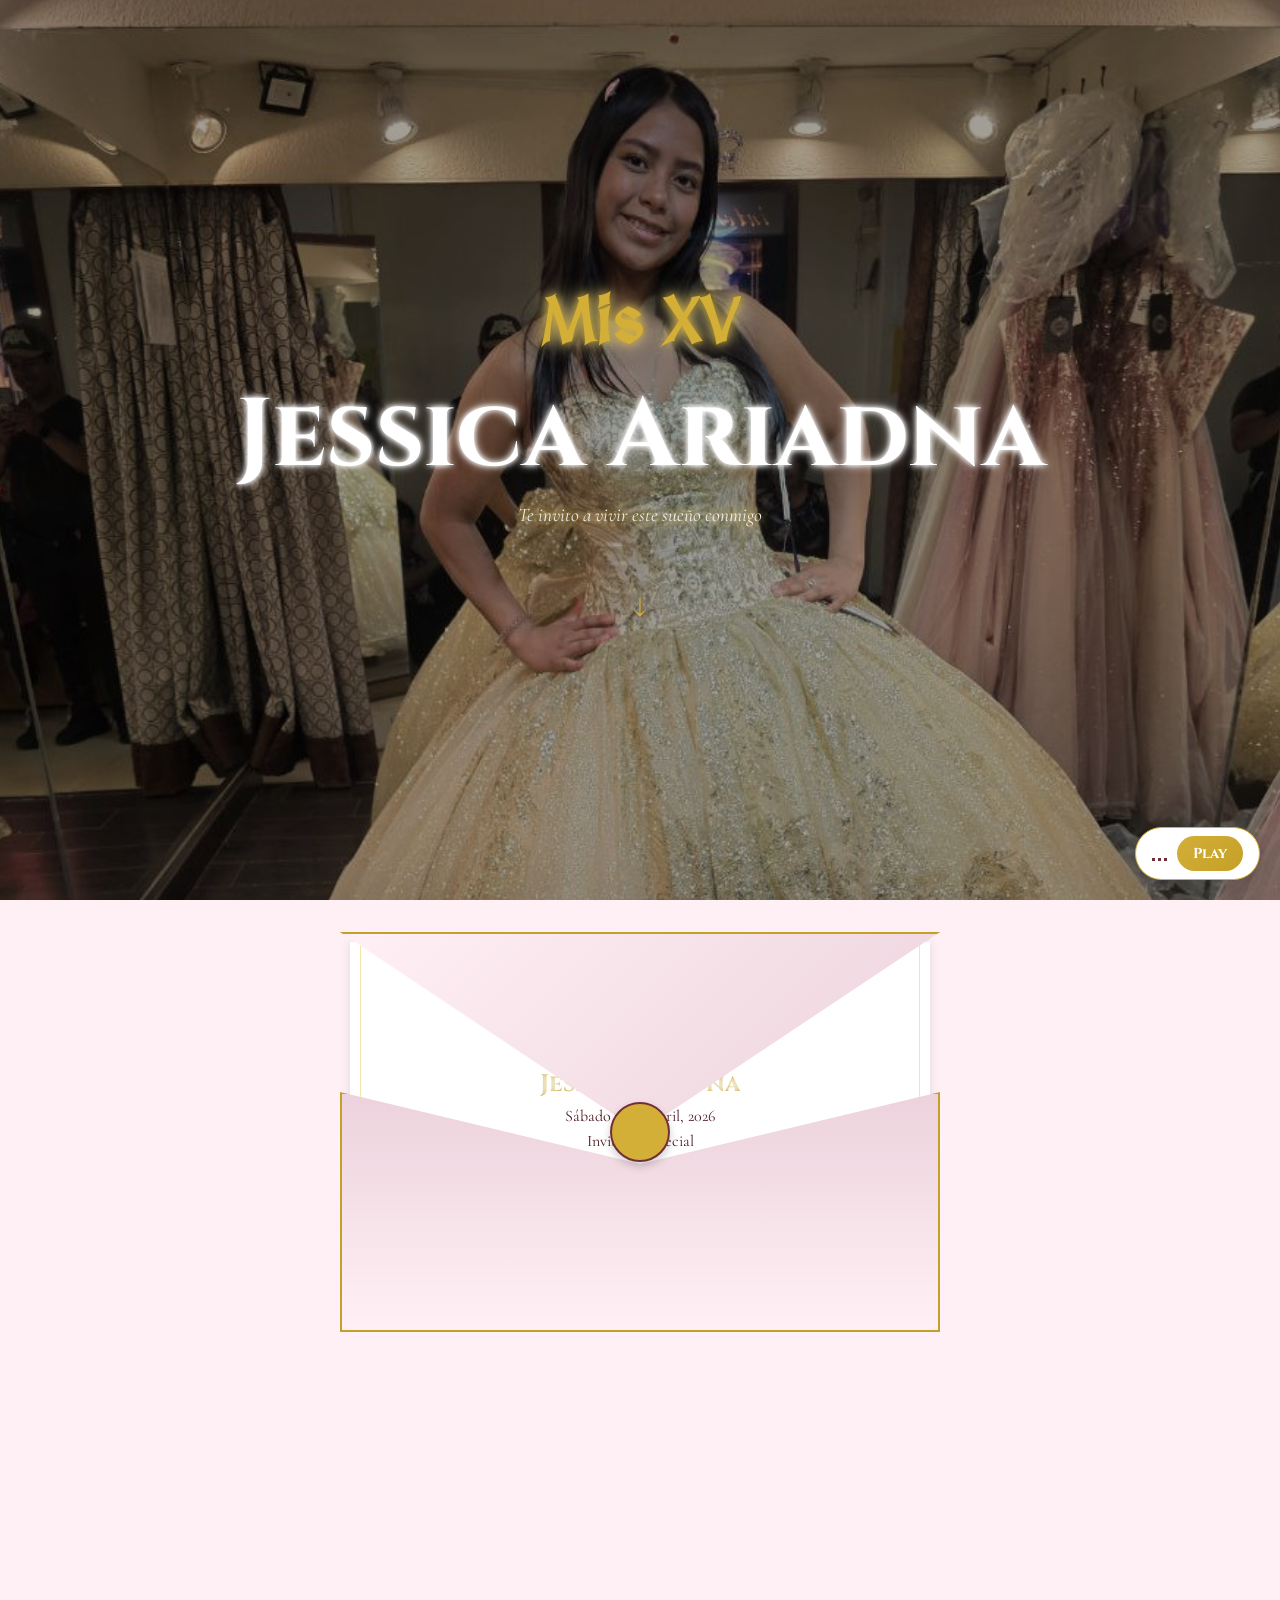
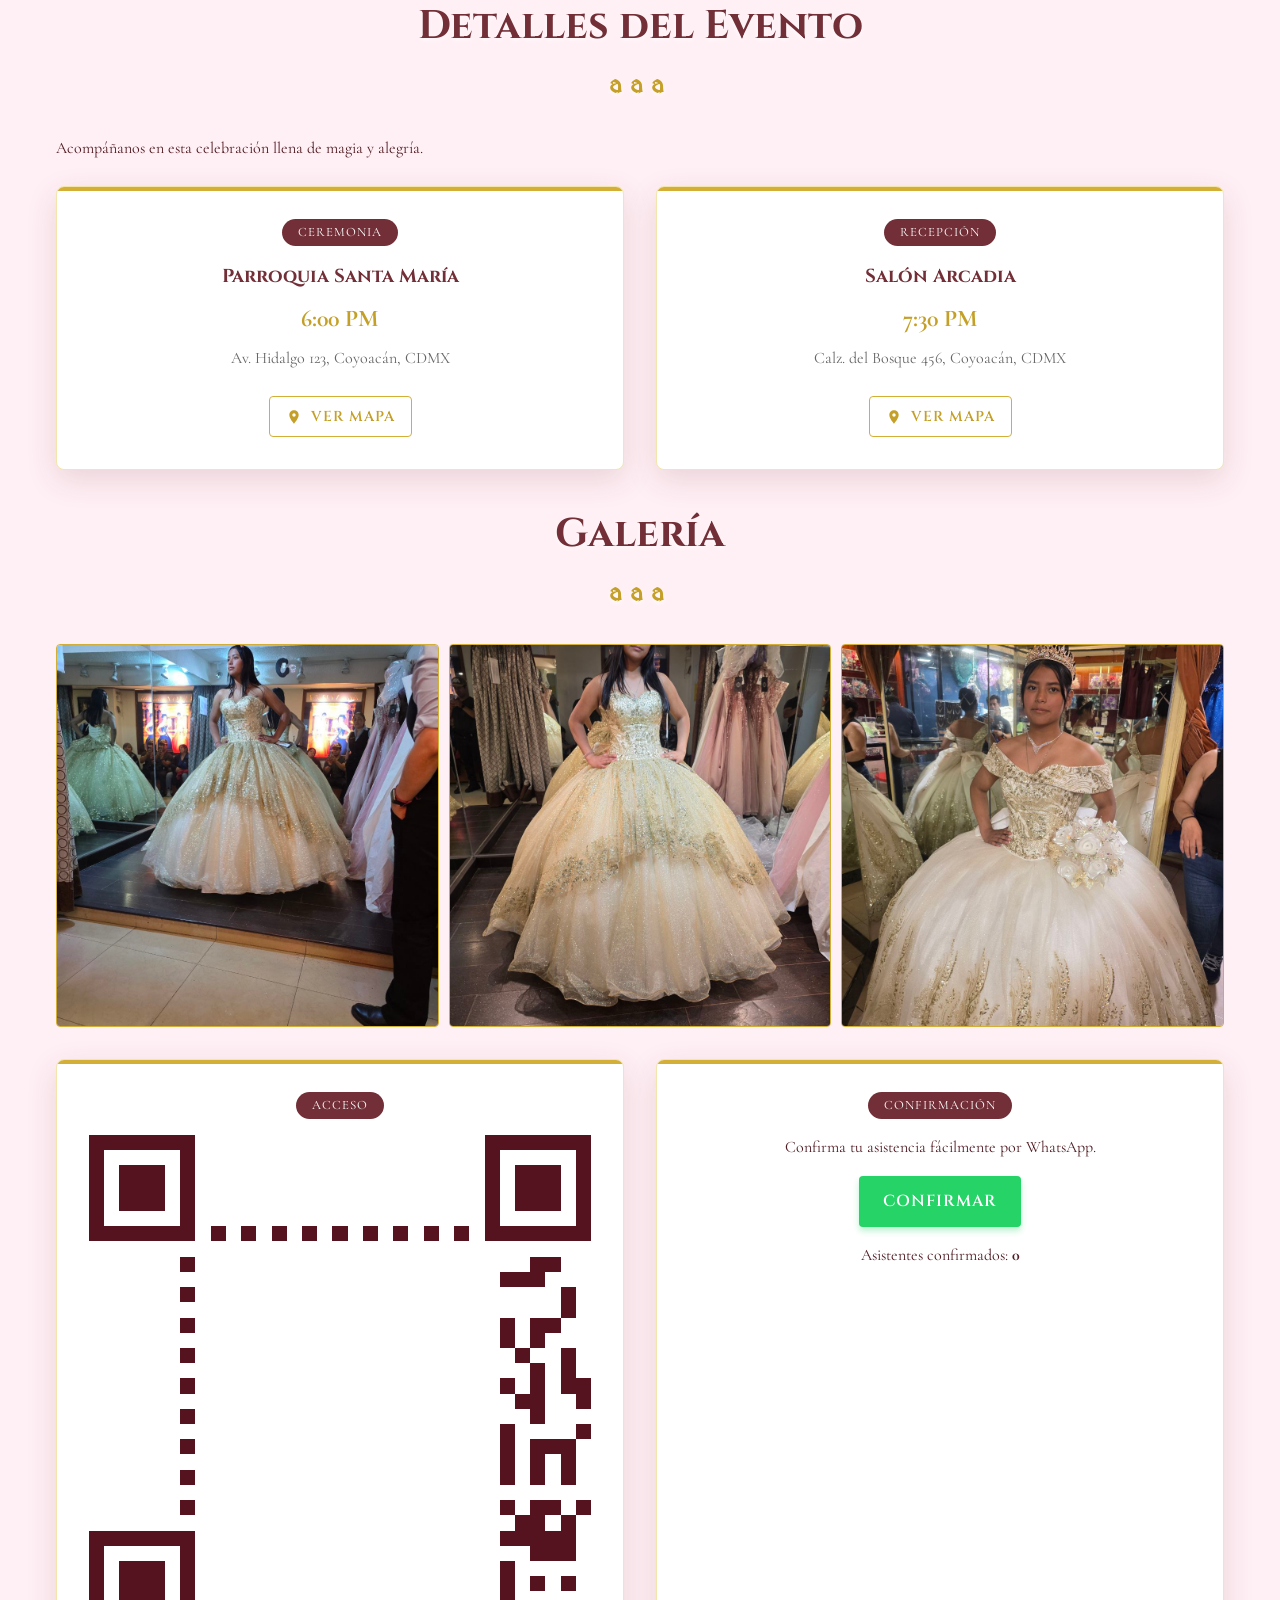
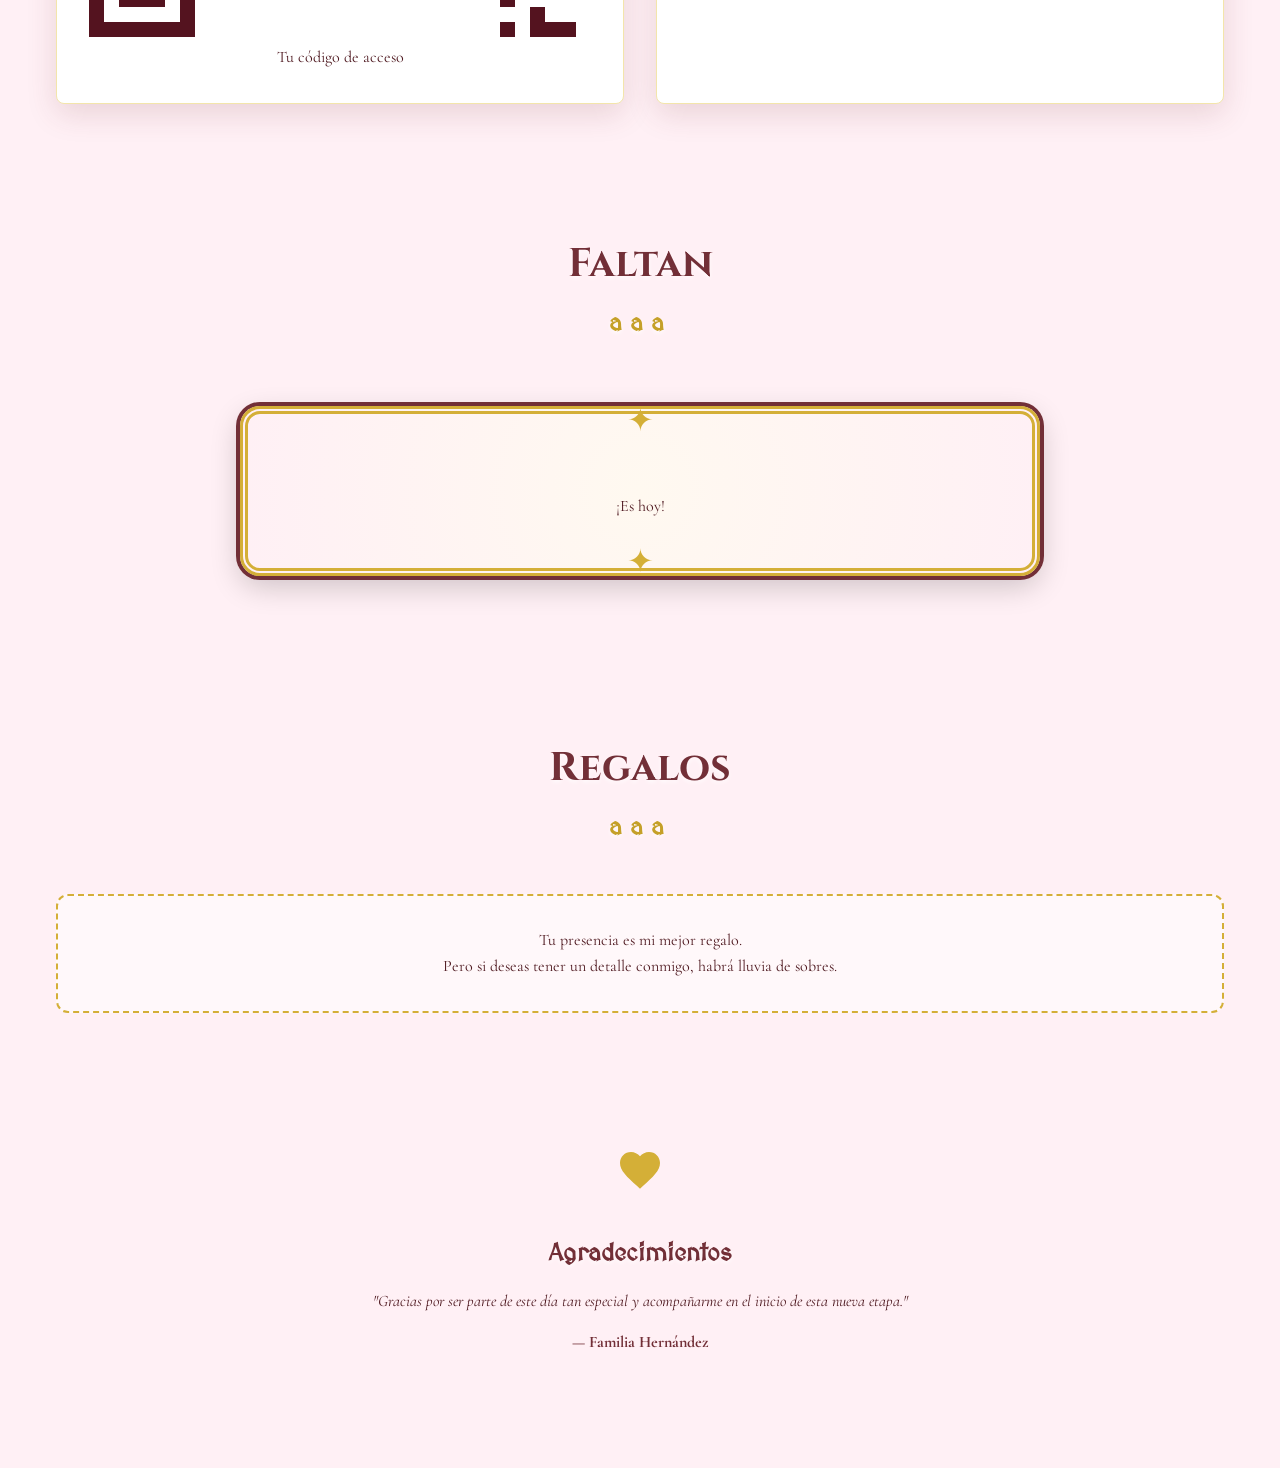
==== commit 47c90c8d: "feat: Add new medieval-themed styling with various components and animations, and update test.html t" ====
--- a/test.html
+++ b/test.html
@@ -18,9 +18,9 @@
     <section class="cover" id="start">
         <div class="cover__bg"></div>
         <div class="cover__content">
-            <h2 class="animate-fade-up">Mis XV</h2>
-            <h1 class="animate-fade-up delay-1">Jessica Ariadna</h1>
-            <p class="animate-fade-up delay-2">Te invito a vivir este sueño conmigo</p>
+            <h2 class="animate-fade-up glow-gold">Mis XV</h2>
+            <h1 class="animate-fade-up delay-1 glow-white">Jessica Ariadna</h1>
+            <p class="animate-fade-up delay-2 glow-gold">Te invito a vivir este sueño conmigo</p>
             <div class="scroll-indicator animate-bounce delay-3">
                 <span>&#8595;</span>
             </div>
@@ -42,8 +42,8 @@
 
                     <div class="card">
                         <div class="card__inner">
-                            <span class="card__badge">15 Años</span>
-                            <h2 class="card__title gold-gradient">Jessica Ariadna</h2>
+                            <span class="card__badge">Mis XV Años</span>
+                            <h2 class="card__title gold-gradient glow-white">Jessica Ariadna</h2>
                             <p class="card__subtitle">Sábado 25 de abril, 2026</p>
                             <div class="card__divider"></div>
                             <p id="guestLine" class="card__guest">Invitado Especial</p>
@@ -66,7 +66,14 @@
                     <p class="time">6:00 PM</p>
                     <p class="address">Av. Hidalgo 123, Coyoacán, CDMX</p>
                     <a href="https://maps.google.com/?q=Parroquia%20Santa%20Mar%C3%ADa%20Av%20Hidalgo%20123"
-                        target="_blank" rel="noopener" class="btn btn--small">Ver Mapa</a>
+                        target="_blank" rel="noopener" class="btn btn--small">
+                        <svg style="width:16px;vertical-align:middle;margin-right:4px" fill="currentColor"
+                            viewBox="0 0 24 24">
+                            <path
+                                d="M12 2C8.13 2 5 5.13 5 9c0 5.25 7 13 7 13s7-7.75 7-13c0-3.87-3.13-7-7-7zm0 9.5c-1.38 0-2.5-1.12-2.5-2.5s1.12-2.5 2.5-2.5 2.5 1.12 2.5 2.5-1.12 2.5-2.5 2.5z" />
+                        </svg>
+                        Ver Mapa
+                    </a>
                 </article>
 
                 <article class="info-card">
@@ -75,7 +82,14 @@
                     <p class="time">7:30 PM</p>
                     <p class="address">Calz. del Bosque 456, Coyoacán, CDMX</p>
                     <a href="https://maps.google.com/?q=Sal%C3%B3n%20Arcadia%20Calzada%20del%20Bosque%20456"
-                        target="_blank" rel="noopener" class="btn btn--small">Ver Mapa</a>
+                        target="_blank" rel="noopener" class="btn btn--small">
+                        <svg style="width:16px;vertical-align:middle;margin-right:4px" fill="currentColor"
+                            viewBox="0 0 24 24">
+                            <path
+                                d="M12 2C8.13 2 5 5.13 5 9c0 5.25 7 13 7 13s7-7.75 7-13c0-3.87-3.13-7-7-7zm0 9.5c-1.38 0-2.5-1.12-2.5-2.5s1.12-2.5 2.5-2.5 2.5 1.12 2.5 2.5-1.12 2.5-2.5 2.5z" />
+                        </svg>
+                        Ver Mapa
+                    </a>
                 </article>
             </div>
 
@@ -118,11 +132,13 @@
         <!-- CUENTA REGRESIVA -->
         <section class="section text-center" id="cuenta">
             <h2 class="section-title">Faltan</h2>
-            <div id="countdown" class="countdown">
-                <div class="count-box"><span id="d">00</span><label>Días</label></div>
-                <div class="count-box"><span id="h">00</span><label>Hrs</label></div>
-                <div class="count-box"><span id="m">00</span><label>Min</label></div>
-                <div class="count-box"><span id="s">00</span><label>Seg</label></div>
+            <div class="countdown-section">
+                <div id="countdown" class="countdown">
+                    <div class="count-box"><span id="d">00</span><label>Días</label></div>
+                    <div class="count-box"><span id="h">00</span><label>Hrs</label></div>
+                    <div class="count-box"><span id="m">00</span><label>Min</label></div>
+                    <div class="count-box"><span id="s">00</span><label>Seg</label></div>
+                </div>
             </div>
         </section>
 
@@ -137,6 +153,12 @@
 
         <!-- AGRADECIMIENTOS -->
         <section class="section text-center pb-12" id="agradecimientos">
+            <div style="font-size:3rem; color:var(--gold); margin-bottom:1rem;">
+                <svg width="48" height="48" fill="currentColor" viewBox="0 0 24 24">
+                    <path
+                        d="M12 21.35l-1.45-1.32C5.4 15.36 2 12.28 2 8.5 2 5.42 4.42 3 7.5 3c1.74 0 3.41.81 4.5 2.09C13.09 3.81 14.76 3 16.5 3 19.58 3 22 5.42 22 8.5c0 3.78-3.4 6.86-8.55 11.54L12 21.35z" />
+                </svg>
+            </div>
             <h2 class="font-medieval text-xl mb-4">Agradecimientos</h2>
             <p class="italic">"Gracias por ser parte de este día tan especial y acompañarme en el inicio de esta nueva
                 etapa."</p>
@@ -168,21 +190,46 @@
         const $ = (s) => document.querySelector(s);
         const $$ = (s) => document.querySelectorAll(s);
 
-        // --- Audio Logic ---
+        // --- Audio Logic & Auto-Scroll ---
         const audio = $('#bgm');
         const audioBar = $('#audioBar');
         const toggleBtn = $('#toggleAudio');
         let isPlaying = false;
+        let scrollInterval;
 
         function updateAudioUI() {
             if (isPlaying) {
                 audioBar.classList.remove('paused');
                 toggleBtn.textContent = "Pause";
+                startAutoScroll();
             } else {
                 audioBar.classList.add('paused');
                 toggleBtn.textContent = "Play";
-            }
-        }
+                stopAutoScroll();
+            }
+        }
+
+        // Auto Scroll: gentle scroll down
+        function startAutoScroll() {
+            stopAutoScroll(); // Clear any existing
+            scrollInterval = setInterval(() => {
+                // Check if we reached bottom
+                if ((window.innerHeight + window.scrollY) >= document.body.offsetHeight - 10) {
+                    stopAutoScroll();
+                    return;
+                }
+                window.scrollBy({ top: 1, behavior: 'auto' });
+            }, 50); // Speed: 1px every 50ms
+        }
+
+        function stopAutoScroll() {
+            if (scrollInterval) clearInterval(scrollInterval);
+        }
+
+        // Stop auto-scroll on user interaction
+        ['mousedown', 'wheel', 'touchstart', 'keydown'].forEach(evt =>
+            window.addEventListener(evt, stopAutoScroll, { passive: true })
+        );
 
         if (audio && toggleBtn) {
             toggleBtn.addEventListener('click', () => {
--- a/css/test.css
+++ b/css/test.css
@@ -26,11 +26,23 @@
 
 body {
     background-color: var(--pink-pastel);
-    background-image: radial-gradient(circle at center, rgba(255, 255, 255, 0.8), transparent 70%);
+    /* Parchment texture overlay */
+    background-image:
+        radial-gradient(circle at center, rgba(255, 255, 255, 0.8), transparent 80%),
+        url("data:image/svg+xml,%3Csvg viewBox='0 0 200 200' xmlns='http://www.w3.org/2000/svg'%3E%3Cfilter id='noiseFilter'%3E%3CfeTurbulence type='fractalNoise' baseFrequency='0.65' numOctaves='3' stitchTiles='stitch'/%3E%3C/filter%3E%3Crect width='100%25' height='100%25' filter='url(%23noiseFilter)' opacity='0.05'/%3E%3C/svg%3E");
     font-family: var(--font-body);
     color: var(--wine-dark);
     line-height: 1.6;
     overflow-x: hidden;
+}
+
+/* Text Glows */
+.glow-gold {
+    text-shadow: 0 0 10px var(--gold), 0 0 20px var(--gold-light);
+}
+
+.glow-white {
+    text-shadow: 0 0 5px white, 0 0 10px white;
 }
 
 h1,
@@ -38,6 +50,7 @@
 h3 {
     font-family: var(--font-heading);
     color: var(--wine);
+    text-shadow: 0 2px 4px rgba(255, 255, 255, 0.8);
 }
 
 .text-wine {
@@ -614,4 +627,77 @@
     border-radius: 12px;
     background: rgba(255, 255, 255, 0.5);
     margin-top: 1rem;
+}
+
+/* --- Countdown Frame --- */
+.countdown-section {
+    position: relative;
+    padding: 3rem;
+    background: radial-gradient(circle, #fff9f0 0%, #fff0f5 100%);
+    border: 8px double var(--gold);
+    border-radius: 20px;
+    box-shadow:
+        0 0 0 4px var(--wine),
+        /* Inner wine border */
+        0 10px 30px rgba(0, 0, 0, 0.2);
+    margin: 2rem auto;
+    max-width: 800px;
+}
+
+.countdown-section::before,
+.countdown-section::after {
+    content: "✦";
+    position: absolute;
+    font-size: 2rem;
+    color: var(--gold);
+    top: -1.2rem;
+}
+
+.countdown-section::before {
+    left: 50%;
+    transform: translateX(-50%);
+}
+
+.countdown-section::after {
+    bottom: -1.2rem;
+    top: auto;
+    left: 50%;
+    transform: translateX(-50%);
+}
+
+/* --- Button Sparkle Animation --- */
+@keyframes sparkle {
+    0% {
+        transform: scale(1);
+        box-shadow: 0 0 5px var(--gold);
+    }
+
+    50% {
+        transform: scale(1.05);
+        box-shadow: 0 0 20px var(--gold), 0 0 30px var(--gold-light);
+    }
+
+    100% {
+        transform: scale(1);
+        box-shadow: 0 0 5px var(--gold);
+    }
+}
+
+#toggleAudio {
+    background: linear-gradient(135deg, var(--gold), var(--gold-dim));
+    border: none;
+    font-family: var(--font-heading);
+    font-size: 0.9rem;
+    color: white;
+    cursor: pointer;
+    font-weight: bold;
+    padding: 0.5rem 1rem;
+    border-radius: 20px;
+    animation: sparkle 2s infinite ease-in-out;
+}
+
+#toggleAudio:hover {
+    animation: none;
+    transform: scale(1.1);
+    box-shadow: 0 0 15px var(--gold);
 }
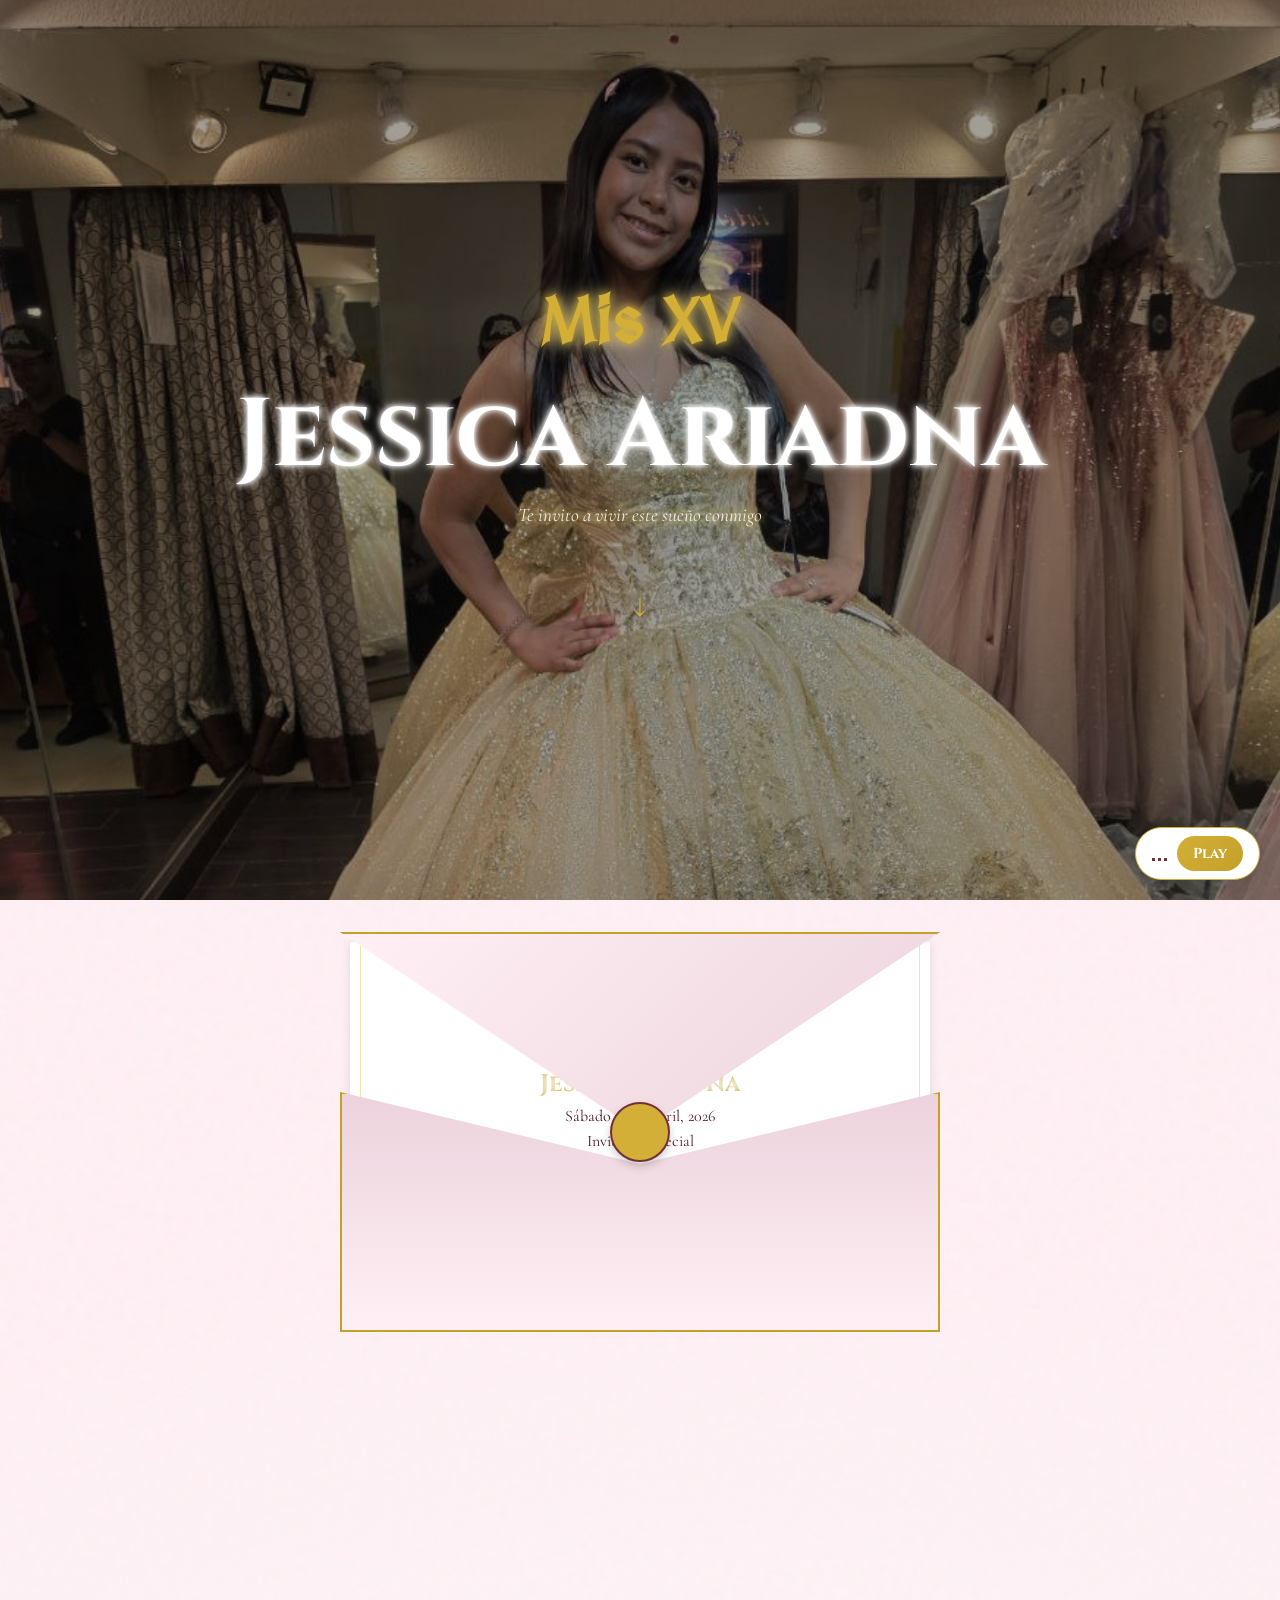
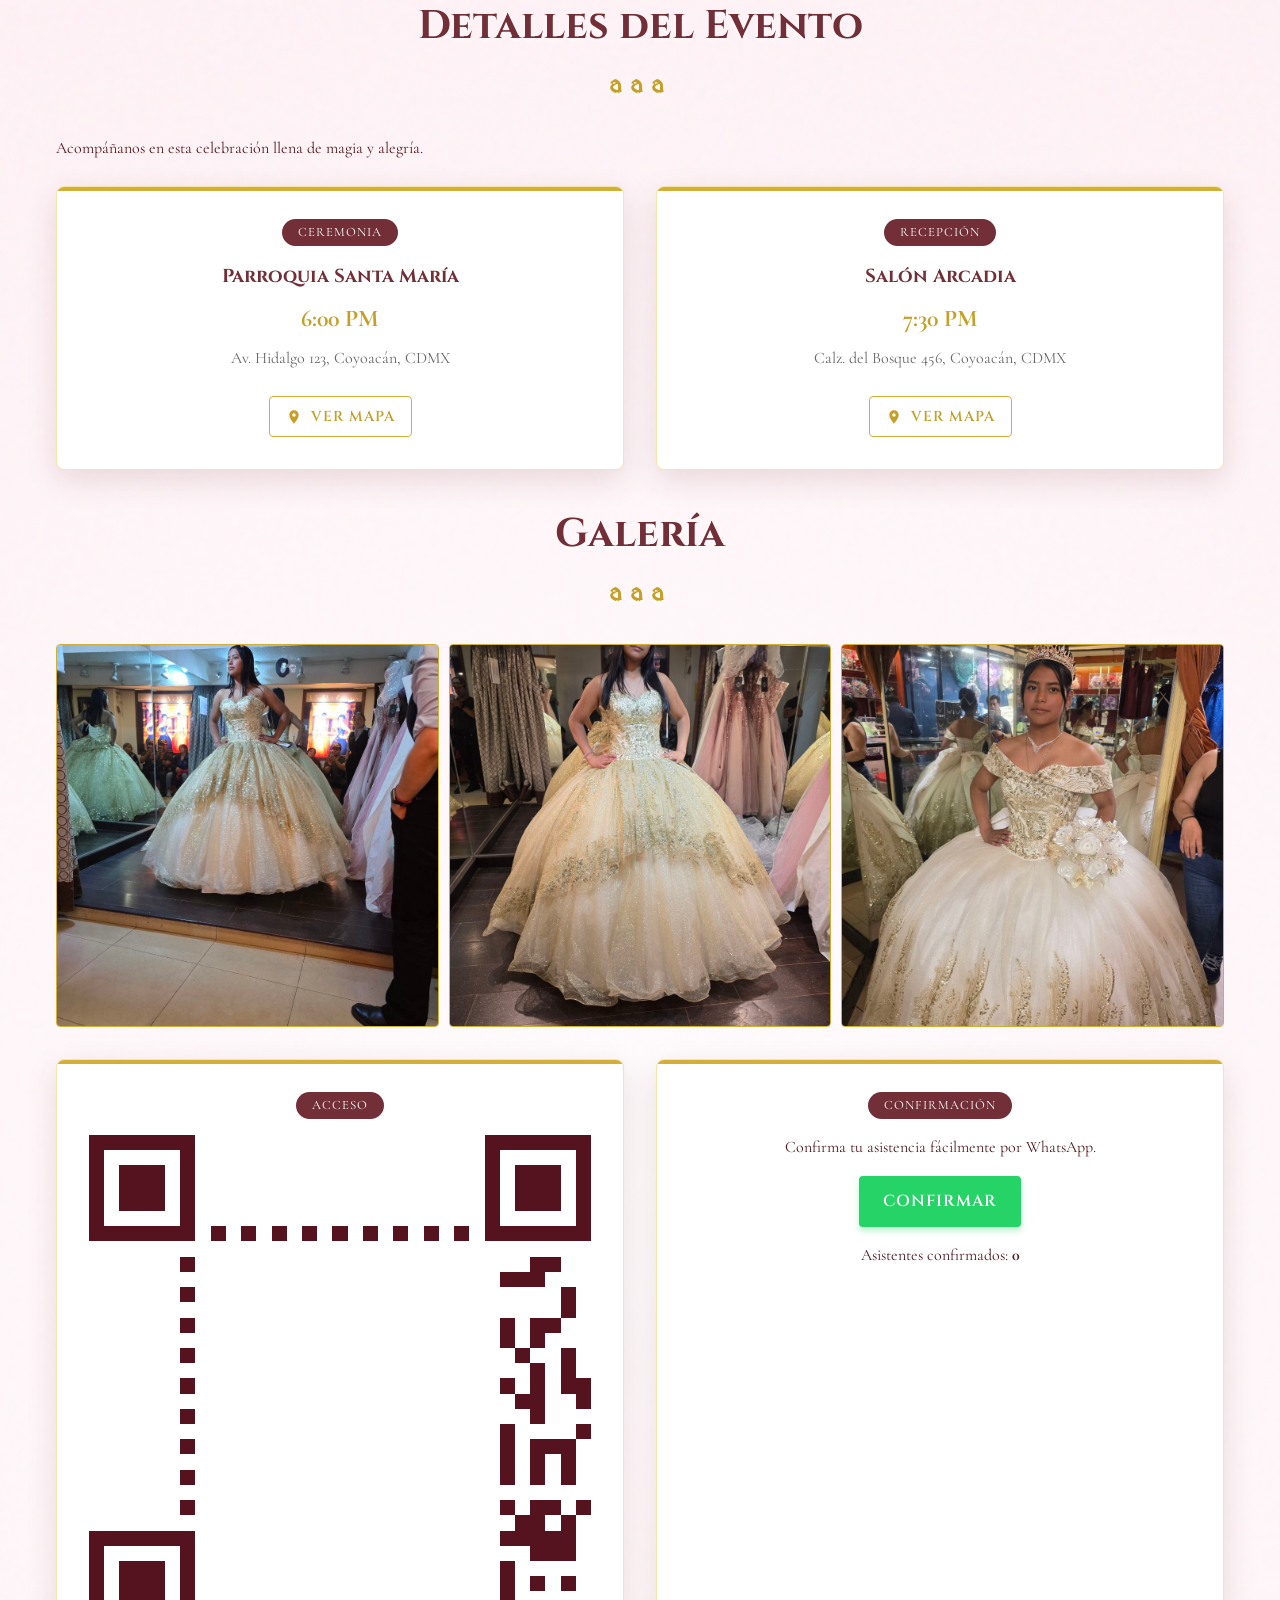
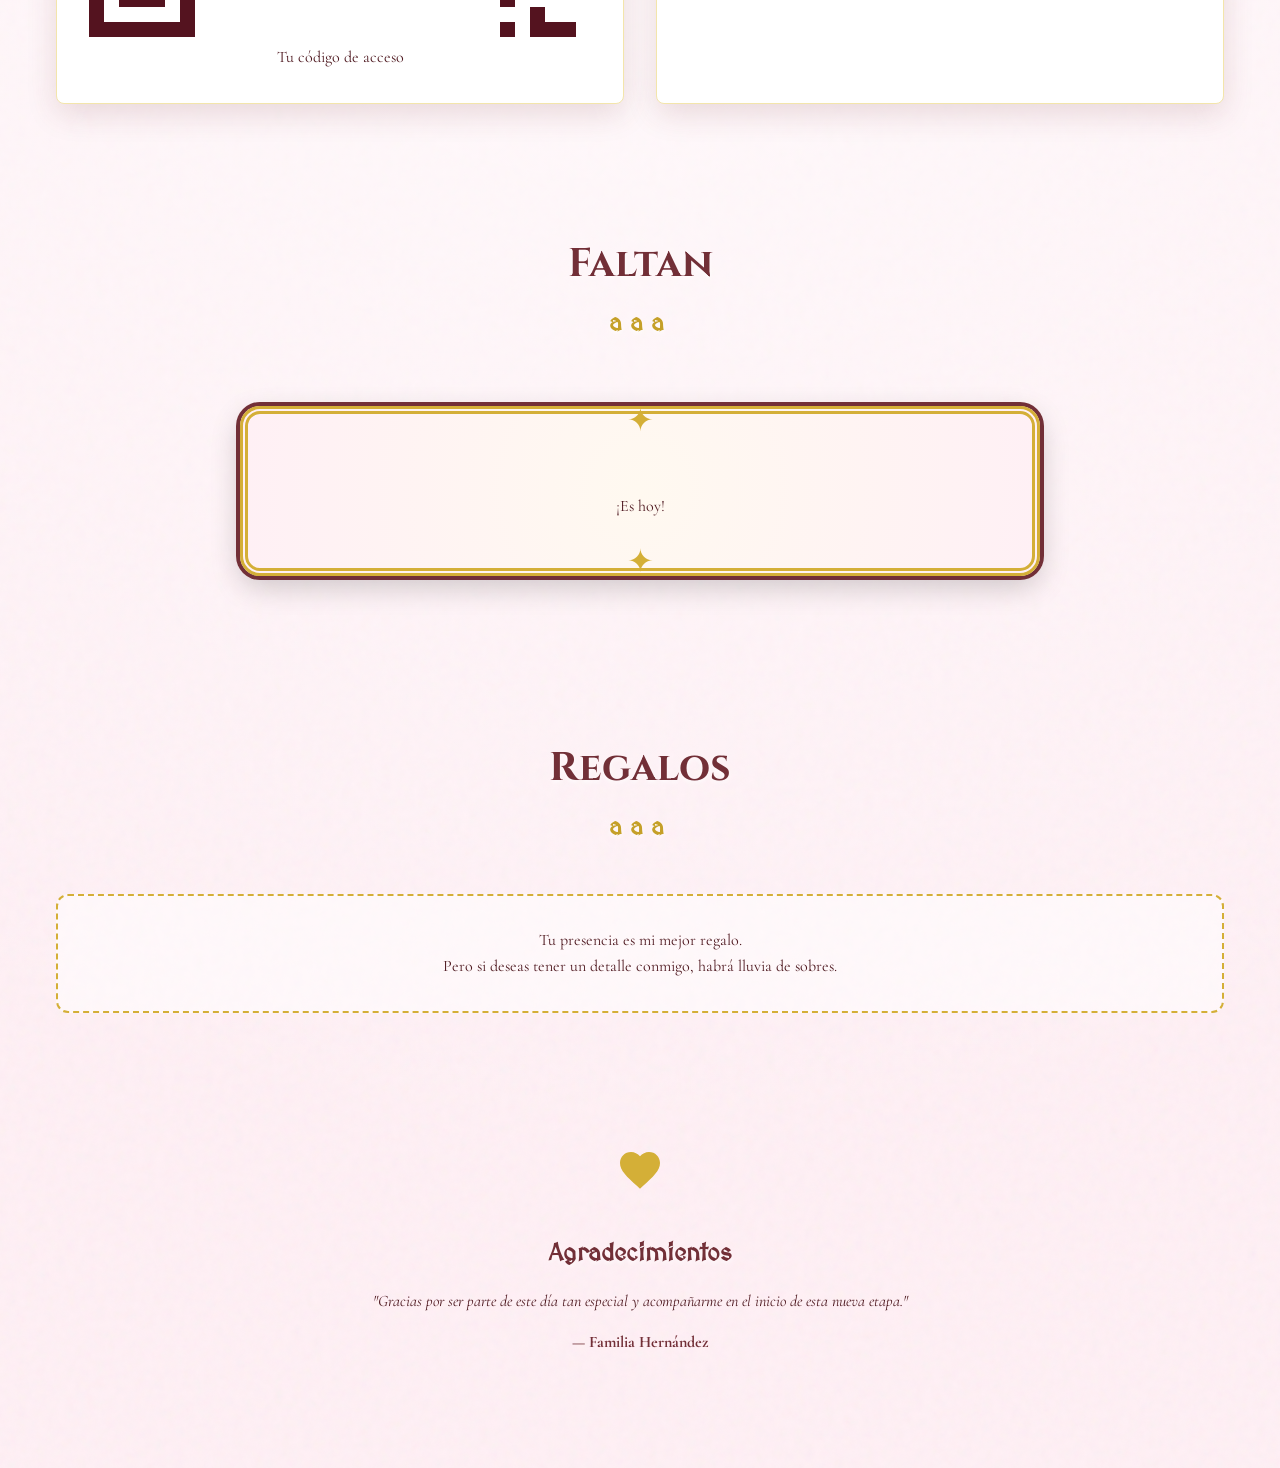
==== commit 9bd07b5d: "feat: Add comprehensive styling for a new page, including variables, layout, and interactive element" ====
--- a/test.html
+++ b/test.html
@@ -219,7 +219,7 @@
                     return;
                 }
                 window.scrollBy({ top: 1, behavior: 'auto' });
-            }, 50); // Speed: 1px every 50ms
+            }, 20); // Speed: 1px every 50ms
         }
 
         function stopAutoScroll() {
--- a/css/test.css
+++ b/css/test.css
@@ -186,9 +186,14 @@
 }
 
 /* --- Main Content --- */
+/* --- Main Content --- */
 .main-content {
     position: relative;
-    background: var(--pink-pastel);
+    background-color: var(--pink-pastel);
+    /* Parchment texture overlay - applied here to ensure visibility */
+    background-image:
+        radial-gradient(circle at center, rgba(255, 255, 255, 0.8), transparent 80%),
+        url("data:image/svg+xml,%3Csvg viewBox='0 0 200 200' xmlns='http://www.w3.org/2000/svg'%3E%3Cfilter id='noiseFilter'%3E%3CfeTurbulence type='fractalNoise' baseFrequency='0.65' numOctaves='3' stitchTiles='stitch'/%3E%3C/filter%3E%3Crect width='100%25' height='100%25' filter='url(%23noiseFilter)' opacity='0.05'/%3E%3C/svg%3E");
     padding-bottom: 4rem;
 }
 
